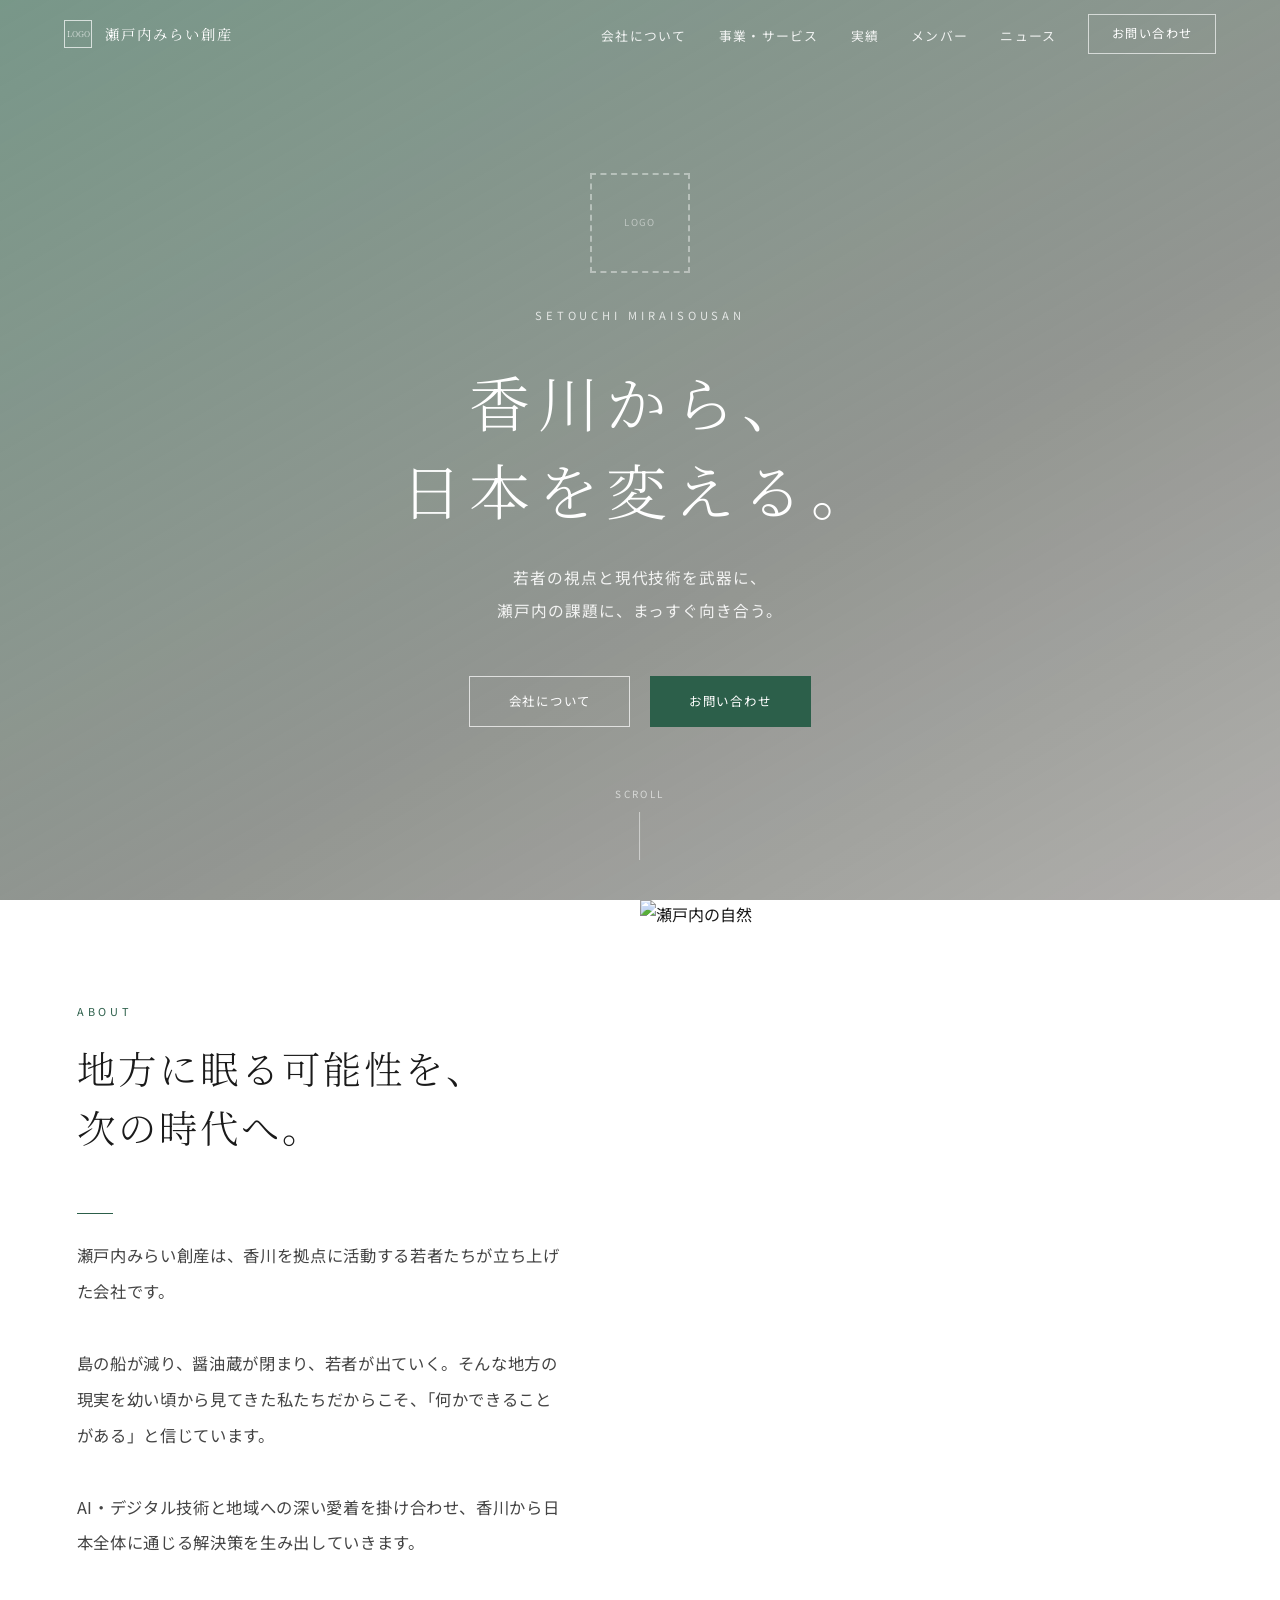
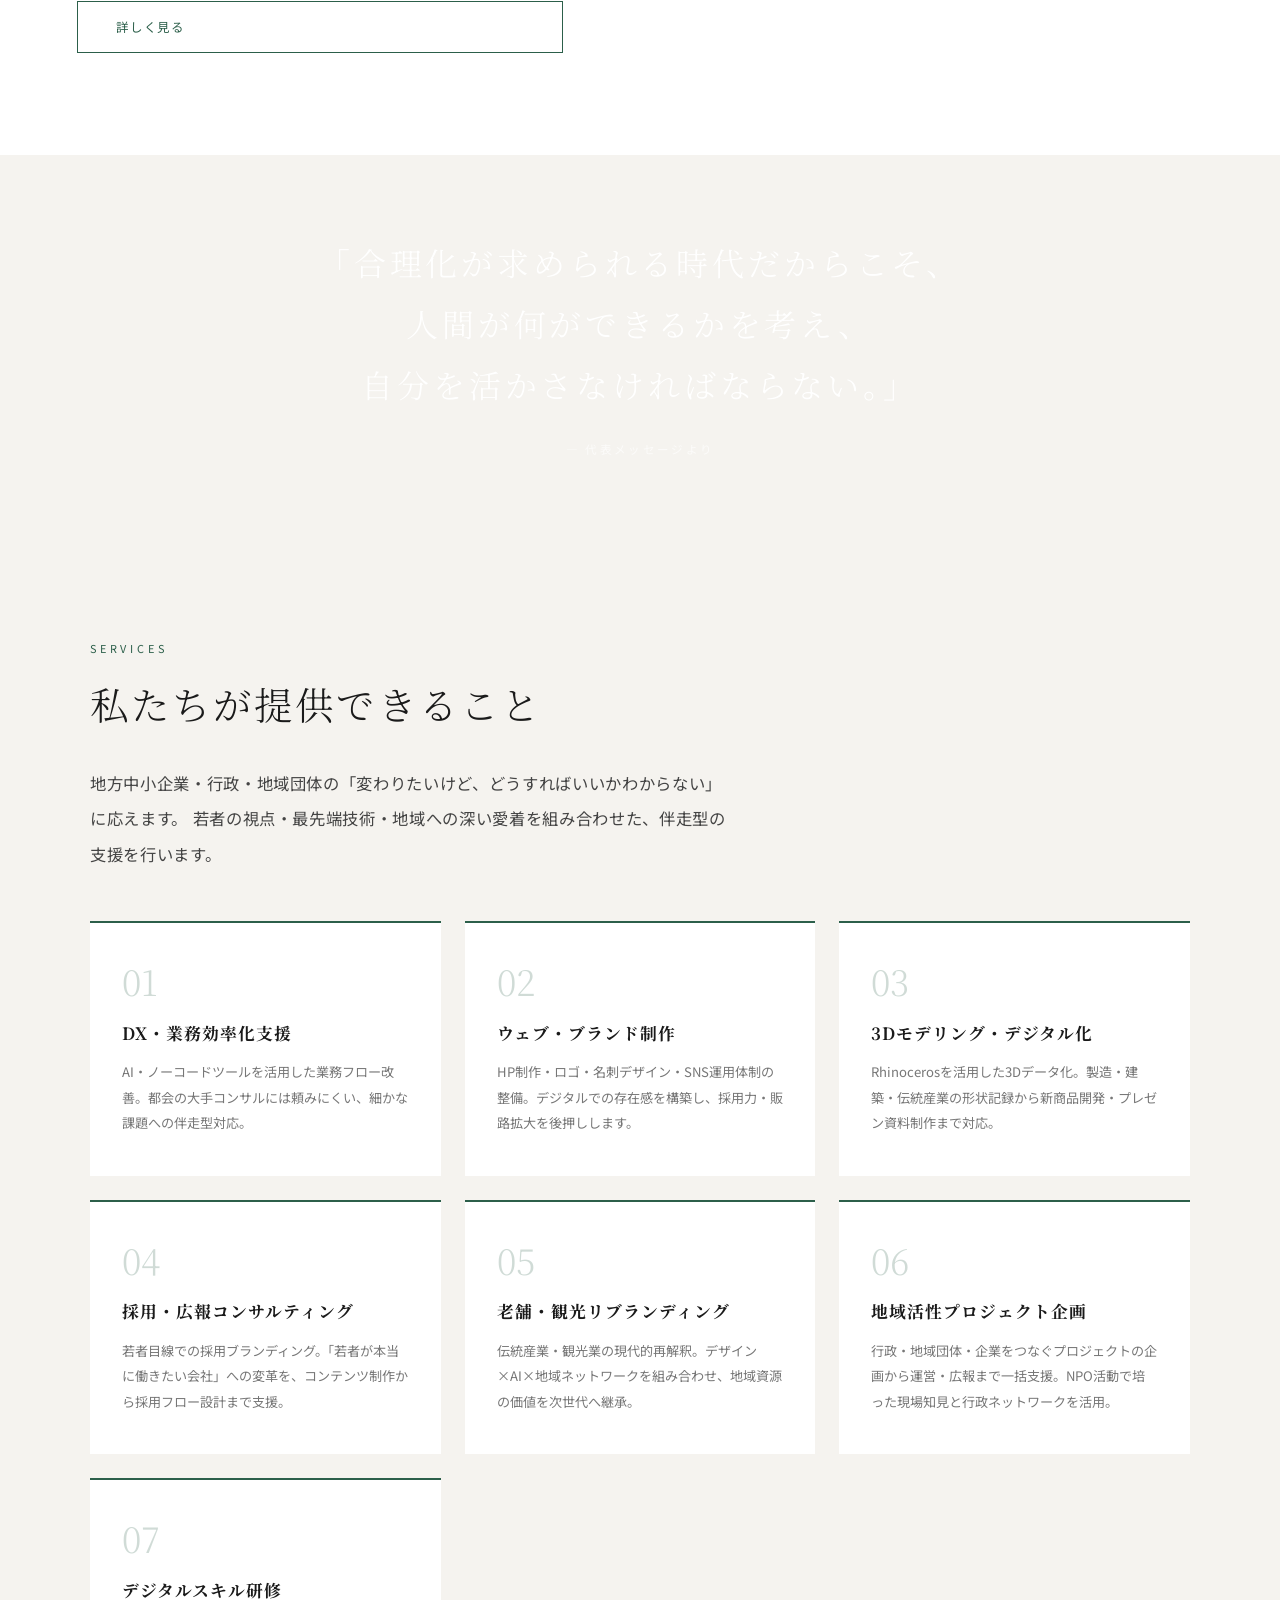
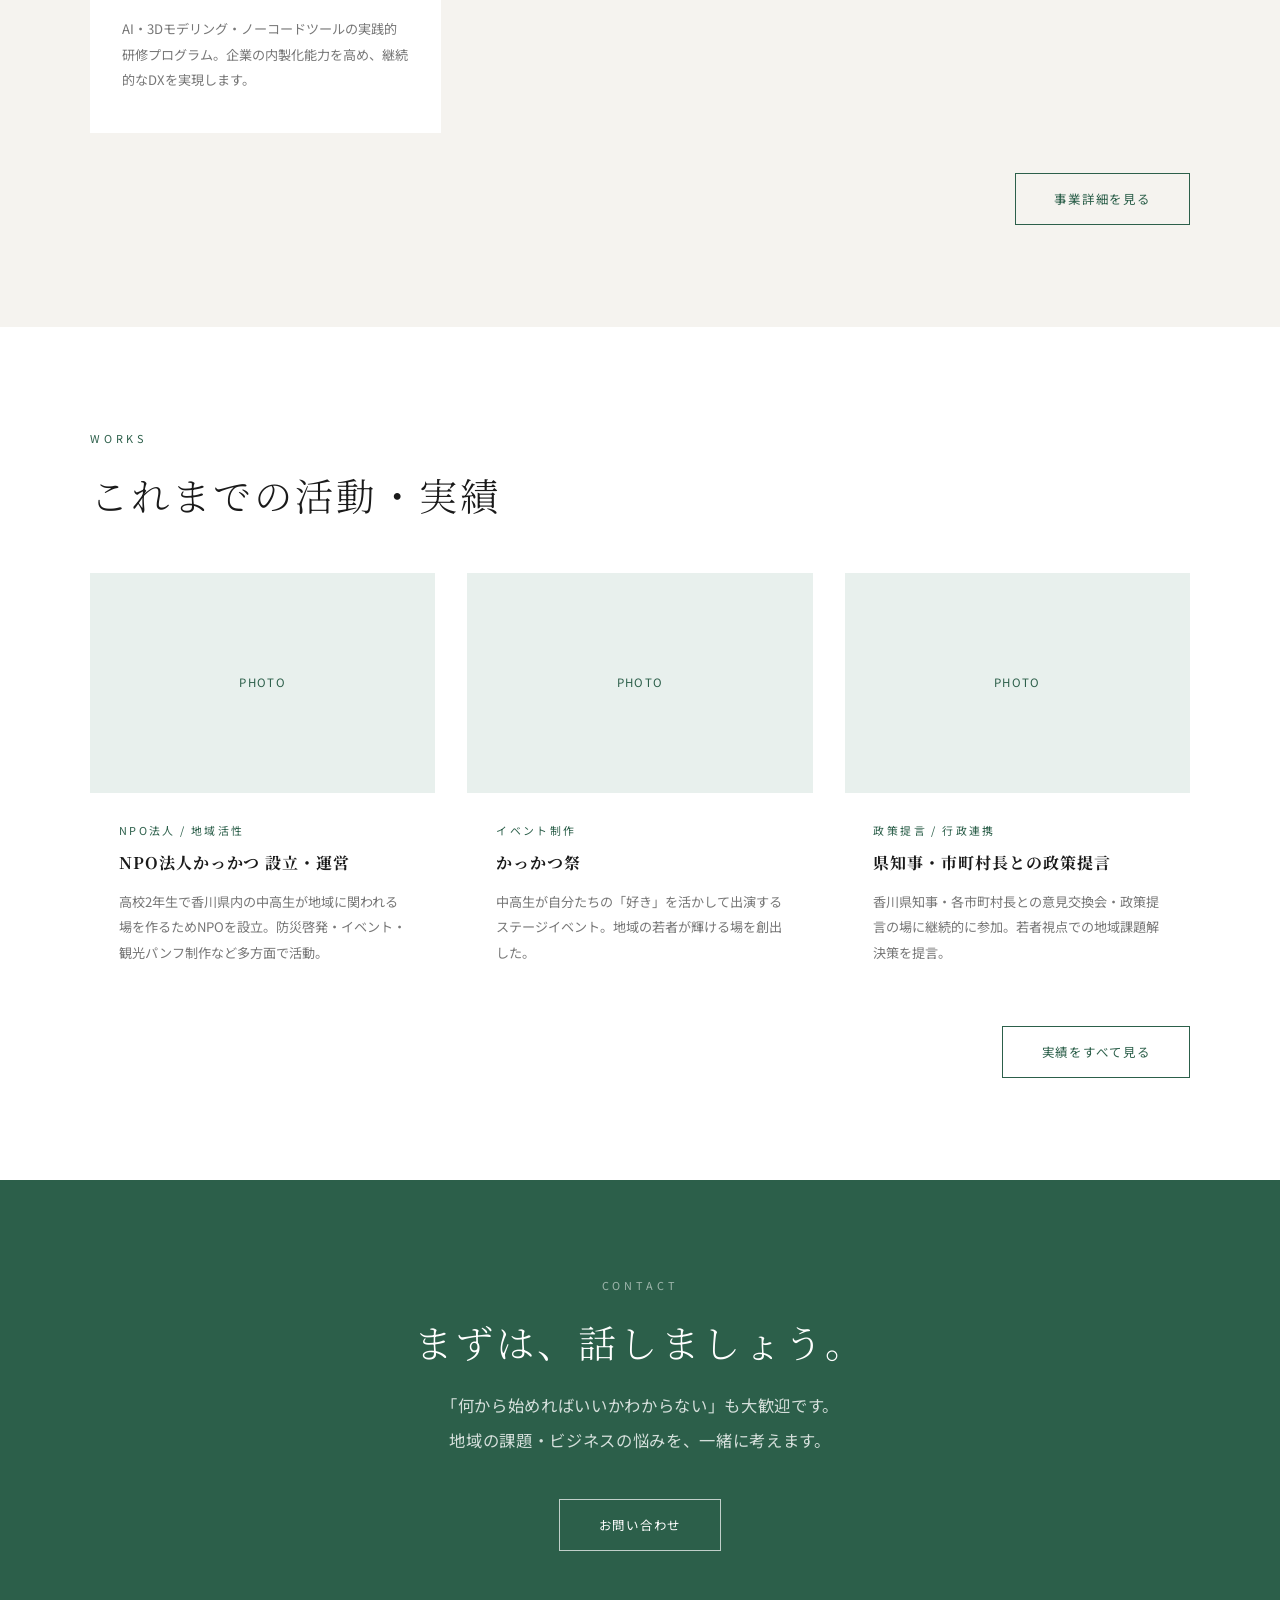
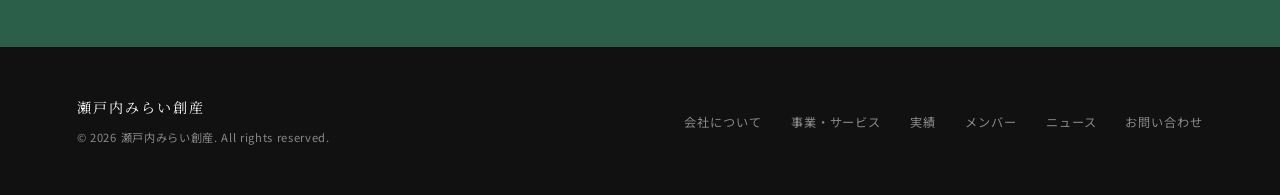
==== index.html @ 015b7ca7 "画像パスをローカル参照に変更・images/フォルダを追加 Unsplash外部URLをすべてimages/以下のローカルパスに変更。 写真差し替えはimages/に指定のファイル名で配置するだけで完" ====
<!DOCTYPE html>
<html lang="ja">
<head>
  <meta charset="UTF-8">
  <meta name="viewport" content="width=device-width, initial-scale=1.0">
  <title>瀬戸内みらい創産 — 香川から、日本を変える。</title>
  <meta name="description" content="若者の視点と先端技術で、香川・瀬戸内地域の課題を解決する。株式会社 瀬戸内みらい創産のコーポレートサイト。">
  <link rel="preconnect" href="https://fonts.googleapis.com">
  <link href="https://fonts.googleapis.com/css2?family=Noto+Serif+JP:wght@300;400;700&family=Noto+Sans+JP:wght@300;400;500&display=swap" rel="stylesheet">
  <link rel="stylesheet" href="css/style.css">
</head>
<body>

<!-- ── Navigation ── -->
<nav class="nav" id="nav">
  <a href="index.html" class="nav-logo">
    <div class="nav-logo-mark">LOGO</div>
    瀬戸内みらい創産
  </a>
  <ul class="nav-links">
    <li><a href="about.html">会社について</a></li>
    <li><a href="services.html">事業・サービス</a></li>
    <li><a href="works.html">実績</a></li>
    <li><a href="team.html">メンバー</a></li>
    <li><a href="news.html">ニュース</a></li>
  </ul>
  <a href="contact.html" class="nav-cta">お問い合わせ</a>
  <div class="nav-hamburger" id="hamburger">
    <span></span><span></span><span></span>
  </div>
</nav>
<div class="nav-mobile" id="navMobile">
  <a href="about.html">会社について</a>
  <a href="services.html">事業・サービス</a>
  <a href="works.html">実績</a>
  <a href="team.html">メンバー</a>
  <a href="news.html">ニュース</a>
  <a href="contact.html">お問い合わせ</a>
</div>

<!-- ── Hero ── -->
<section class="hero">
  <div class="hero-bg" style="background-image: url('images/hero.jpg');"></div>
  <div class="hero-overlay"></div>
  <div class="hero-content">
    <div class="logo-placeholder-lg">LOGO</div>
    <p class="hero-eyebrow">Setouchi Miraisousan</p>
    <h1 class="hero-title">香川から、<br>日本を変える。</h1>
    <p class="hero-sub">
      若者の視点と現代技術を武器に、<br>
      瀬戸内の課題に、まっすぐ向き合う。
    </p>
    <div class="hero-actions">
      <a href="about.html" class="btn btn-white">会社について</a>
      <a href="contact.html" class="btn btn-fill">お問い合わせ</a>
    </div>
  </div>
  <div class="hero-scroll-indicator">SCROLL</div>
</section>

<!-- ── About Intro ── -->
<div class="intro-section">
  <div class="intro-text">
    <p class="section-label fade-up">About</p>
    <h2 class="section-title fade-up delay-1">地方に眠る可能性を、<br>次の時代へ。</h2>
    <div class="divider-line fade-up delay-2"></div>
    <p class="section-lead fade-up delay-2">
      瀬戸内みらい創産は、香川を拠点に活動する若者たちが立ち上げた会社です。<br><br>
      島の船が減り、醤油蔵が閉まり、若者が出ていく。そんな地方の現実を幼い頃から見てきた私たちだからこそ、「何かできることがある」と信じています。<br><br>
      AI・デジタル技術と地域への深い愛着を掛け合わせ、香川から日本全体に通じる解決策を生み出していきます。
    </p>
    <a href="about.html" class="btn fade-up delay-3" style="margin-top: 2.5rem;">詳しく見る</a>
  </div>
  <div class="intro-image">
    <img
      src="https://images.unsplash.com/photo-1528360983277-13d401cdc186?auto=format&fit=crop&w=900&q=80"
      alt="瀬戸内の自然"
      loading="lazy"
    >
  </div>
</div>

<!-- ── Philosophy Strip ── -->
<div class="quote-strip">
  <div class="quote-strip-bg" style="background-image: url('images/ocean.jpg');"></div>
  <div class="quote-strip-content fade-up">
    <p class="quote-strip-text">
      「合理化が求められる時代だからこそ、<br>
      人間が何ができるかを考え、<br>
      自分を活かさなければならない。」
    </p>
    <p class="quote-strip-source">— 代表メッセージより</p>
  </div>
</div>

<!-- ── Services Overview ── -->
<section class="services-section">
  <div class="section-inner">
    <p class="section-label fade-up">Services</p>
    <h2 class="section-title fade-up delay-1">私たちが提供できること</h2>
    <p class="section-lead fade-up delay-2">
      地方中小企業・行政・地域団体の「変わりたいけど、どうすればいいかわからない」に応えます。
      若者の視点・最先端技術・地域への深い愛着を組み合わせた、伴走型の支援を行います。
    </p>
    <div class="services-grid">
      <div class="service-card fade-up delay-1">
        <div class="service-card-num">01</div>
        <h3 class="service-card-title">DX・業務効率化支援</h3>
        <p class="service-card-desc">AI・ノーコードツールを活用した業務フロー改善。都会の大手コンサルには頼みにくい、細かな課題への伴走型対応。</p>
      </div>
      <div class="service-card fade-up delay-2">
        <div class="service-card-num">02</div>
        <h3 class="service-card-title">ウェブ・ブランド制作</h3>
        <p class="service-card-desc">HP制作・ロゴ・名刺デザイン・SNS運用体制の整備。デジタルでの存在感を構築し、採用力・販路拡大を後押しします。</p>
      </div>
      <div class="service-card fade-up delay-3">
        <div class="service-card-num">03</div>
        <h3 class="service-card-title">3Dモデリング・デジタル化</h3>
        <p class="service-card-desc">Rhinocerosを活用した3Dデータ化。製造・建築・伝統産業の形状記録から新商品開発・プレゼン資料制作まで対応。</p>
      </div>
      <div class="service-card fade-up delay-1">
        <div class="service-card-num">04</div>
        <h3 class="service-card-title">採用・広報コンサルティング</h3>
        <p class="service-card-desc">若者目線での採用ブランディング。「若者が本当に働きたい会社」への変革を、コンテンツ制作から採用フロー設計まで支援。</p>
      </div>
      <div class="service-card fade-up delay-2">
        <div class="service-card-num">05</div>
        <h3 class="service-card-title">老舗・観光リブランディング</h3>
        <p class="service-card-desc">伝統産業・観光業の現代的再解釈。デザイン×AI×地域ネットワークを組み合わせ、地域資源の価値を次世代へ継承。</p>
      </div>
      <div class="service-card fade-up delay-3">
        <div class="service-card-num">06</div>
        <h3 class="service-card-title">地域活性プロジェクト企画</h3>
        <p class="service-card-desc">行政・地域団体・企業をつなぐプロジェクトの企画から運営・広報まで一括支援。NPO活動で培った現場知見と行政ネットワークを活用。</p>
      </div>
      <div class="service-card fade-up delay-1">
        <div class="service-card-num">07</div>
        <h3 class="service-card-title">デジタルスキル研修</h3>
        <p class="service-card-desc">AI・3Dモデリング・ノーコードツールの実践的研修プログラム。企業の内製化能力を高め、継続的なDXを実現します。</p>
      </div>
    </div>
    <div style="margin-top: 2.5rem; text-align: right;">
      <a href="services.html" class="btn fade-up">事業詳細を見る</a>
    </div>
  </div>
</section>

<!-- ── Works Teaser ── -->
<section class="bg-white">
  <div class="section-inner">
    <p class="section-label fade-up">Works</p>
    <h2 class="section-title fade-up delay-1">これまでの活動・実績</h2>
    <div class="works-grid">
      <div class="work-card fade-up delay-1">
        <div class="work-card-img">
          <div class="work-placeholder">PHOTO</div>
        </div>
        <div class="work-card-body">
          <p class="work-card-cat">NPO法人 / 地域活性</p>
          <h3 class="work-card-title">NPO法人かっかつ 設立・運営</h3>
          <p class="work-card-desc">高校2年生で香川県内の中高生が地域に関われる場を作るためNPOを設立。防災啓発・イベント・観光パンフ制作など多方面で活動。</p>
        </div>
      </div>
      <div class="work-card fade-up delay-2">
        <div class="work-card-img">
          <div class="work-placeholder">PHOTO</div>
        </div>
        <div class="work-card-body">
          <p class="work-card-cat">イベント制作</p>
          <h3 class="work-card-title">かっかつ祭</h3>
          <p class="work-card-desc">中高生が自分たちの「好き」を活かして出演するステージイベント。地域の若者が輝ける場を創出した。</p>
        </div>
      </div>
      <div class="work-card fade-up delay-3">
        <div class="work-card-img">
          <div class="work-placeholder">PHOTO</div>
        </div>
        <div class="work-card-body">
          <p class="work-card-cat">政策提言 / 行政連携</p>
          <h3 class="work-card-title">県知事・市町村長との政策提言</h3>
          <p class="work-card-desc">香川県知事・各市町村長との意見交換会・政策提言の場に継続的に参加。若者視点での地域課題解決策を提言。</p>
        </div>
      </div>
    </div>
    <div style="margin-top: 2rem; text-align: right;">
      <a href="works.html" class="btn fade-up">実績をすべて見る</a>
    </div>
  </div>
</section>

<!-- ── CTA ── -->
<section class="cta-section">
  <div class="section-inner">
    <p class="section-label fade-up">Contact</p>
    <h2 class="section-title fade-up delay-1">まずは、話しましょう。</h2>
    <p class="section-lead fade-up delay-2">
      「何から始めればいいかわからない」も大歓迎です。<br>
      地域の課題・ビジネスの悩みを、一緒に考えます。
    </p>
    <a href="contact.html" class="btn btn-white fade-up delay-3">お問い合わせ</a>
  </div>
</section>

<!-- ── Footer ── -->
<footer class="footer">
  <div class="footer-left">
    <p class="footer-logo">瀬戸内みらい創産</p>
    <p class="footer-copy">© 2026 瀬戸内みらい創産. All rights reserved.</p>
  </div>
  <ul class="footer-links">
    <li><a href="about.html">会社について</a></li>
    <li><a href="services.html">事業・サービス</a></li>
    <li><a href="works.html">実績</a></li>
    <li><a href="team.html">メンバー</a></li>
    <li><a href="news.html">ニュース</a></li>
    <li><a href="contact.html">お問い合わせ</a></li>
  </ul>
</footer>

<script src="js/main.js"></script>
</body>
</html>
---- css/style.css ----
/* ══════════════════════════════════════════════
   瀬戸内みらい創産 — 共通スタイルシート
   ══════════════════════════════════════════════ */

:root {
  --primary:       #2c5f4a;
  --primary-light: #3d7a61;
  --primary-pale:  #e8f0ed;
  --dark:          #1a1a1a;
  --cream:         #f5f3ef;
  --gray:          #777;
  --light:         #faf9f7;
  --white:         #fff;
  --serif:         'Noto Serif JP', 'Yu Mincho', serif;
  --sans:          'Hiragino Kaku Gothic ProN', 'Noto Sans JP', sans-serif;
  --nav-h:         68px;
  --ease:          cubic-bezier(0.4, 0, 0.2, 1);
}

*, *::before, *::after { box-sizing: border-box; margin: 0; padding: 0; }
html { scroll-behavior: smooth; }
body {
  font-family: var(--sans);
  background: var(--cream);
  color: var(--dark);
  line-height: 1.8;
  -webkit-font-smoothing: antialiased;
}
img { max-width: 100%; display: block; }
a  { color: inherit; text-decoration: none; }

/* ── NAV ─────────────────────────────────── */
.nav {
  position: fixed;
  top: 0; left: 0; right: 0;
  height: var(--nav-h);
  z-index: 200;
  display: flex;
  align-items: center;
  padding: 0 clamp(1.5rem, 5vw, 4rem);
  transition: background 0.45s var(--ease), box-shadow 0.45s var(--ease);
}
.nav.scrolled {
  background: rgba(255,255,255,0.96);
  backdrop-filter: blur(14px);
  -webkit-backdrop-filter: blur(14px);
  box-shadow: 0 1px 28px rgba(0,0,0,0.07);
}
.nav-logo {
  font-family: var(--serif);
  font-size: 0.9rem;
  letter-spacing: 0.14em;
  color: var(--white);
  transition: color 0.4s;
  flex-shrink: 0;
  display: flex;
  align-items: center;
  gap: 0.8rem;
}
.nav.scrolled .nav-logo { color: var(--primary); }

/* logo mark placeholder in nav */
.nav-logo-mark {
  width: 28px; height: 28px;
  border: 1.5px solid rgba(255,255,255,0.7);
  display: flex; align-items: center; justify-content: center;
  font-size: 0.5rem; letter-spacing: 0; color: rgba(255,255,255,0.7);
  flex-shrink: 0;
  transition: border-color 0.4s, color 0.4s;
}
.nav.scrolled .nav-logo-mark {
  border-color: var(--primary);
  color: var(--primary);
}

.nav-links {
  display: flex;
  gap: 2rem;
  margin-left: auto;
  list-style: none;
  align-items: center;
}
.nav-links a {
  font-size: 0.8rem;
  letter-spacing: 0.1em;
  color: rgba(255,255,255,0.88);
  transition: color 0.3s;
  position: relative;
}
.nav-links a::after {
  content: '';
  position: absolute;
  bottom: -4px; left: 0; right: 0;
  height: 1px;
  background: currentColor;
  transform: scaleX(0);
  transition: transform 0.3s var(--ease);
}
.nav-links a:hover::after,
.nav-links a.active::after { transform: scaleX(1); }
.nav.scrolled .nav-links a { color: var(--dark); }

.nav-cta {
  margin-left: 2rem;
  padding: 0.5rem 1.4rem;
  border: 1px solid rgba(255,255,255,0.65);
  font-size: 0.76rem;
  letter-spacing: 0.12em;
  color: var(--white);
  transition: all 0.3s var(--ease);
  white-space: nowrap;
}
.nav-cta:hover { background: var(--white); color: var(--primary); border-color: var(--white); }
.nav.scrolled .nav-cta { border-color: var(--primary); color: var(--primary); }
.nav.scrolled .nav-cta:hover { background: var(--primary); color: var(--white); }

/* hamburger */
.nav-hamburger {
  display: none;
  flex-direction: column;
  gap: 5px;
  cursor: pointer;
  margin-left: auto;
  padding: 6px;
}
.nav-hamburger span {
  display: block;
  width: 22px; height: 1.5px;
  background: var(--white);
  transition: all 0.35s var(--ease);
}
.nav.scrolled .nav-hamburger span { background: var(--dark); }
.nav-hamburger.open span:nth-child(1) { transform: translateY(6.5px) rotate(45deg); }
.nav-hamburger.open span:nth-child(2) { opacity: 0; }
.nav-hamburger.open span:nth-child(3) { transform: translateY(-6.5px) rotate(-45deg); }

/* mobile overlay */
.nav-mobile {
  position: fixed; inset: 0;
  background: var(--primary);
  z-index: 199;
  display: flex; flex-direction: column;
  align-items: center; justify-content: center;
  gap: 2.8rem;
  opacity: 0; pointer-events: none;
  transition: opacity 0.4s var(--ease);
}
.nav-mobile.open { opacity: 1; pointer-events: all; }
.nav-mobile a {
  font-family: var(--serif);
  font-size: 1.6rem;
  font-weight: 300;
  color: var(--white);
  letter-spacing: 0.15em;
  opacity: 0.9;
  transition: opacity 0.3s;
}
.nav-mobile a:hover { opacity: 1; }


/* ── HERO (INDEX FULL SCREEN) ─────────────── */
.hero {
  height: 100vh; min-height: 620px;
  position: relative;
  display: flex; align-items: center; justify-content: center;
  overflow: hidden;
}
.hero-bg {
  position: absolute; inset: 0;
  background-size: cover; background-position: center;
  will-change: transform;
  transform: scale(1.08);
}
.hero-overlay {
  position: absolute; inset: 0;
  background: linear-gradient(
    150deg,
    rgba(44,95,74,0.62) 0%,
    rgba(10,20,15,0.42) 60%,
    rgba(0,0,0,0.28) 100%
  );
}
.hero-content {
  position: relative;
  text-align: center;
  color: var(--white);
  padding: 0 2rem;
  max-width: 720px;
}
.hero-eyebrow {
  font-size: 0.7rem;
  letter-spacing: 0.35em;
  opacity: 0.75;
  margin-bottom: 2rem;
  text-transform: uppercase;
}
.hero-logo-mark {
  width: 64px; height: 64px;
  border: 1.5px dashed rgba(255,255,255,0.5);
  display: flex; align-items: center; justify-content: center;
  margin: 0 auto 2rem;
  font-size: 0.55rem;
  letter-spacing: 0.1em;
  color: rgba(255,255,255,0.5);
}
.hero-title {
  font-family: var(--serif);
  font-size: clamp(2rem, 6vw, 3.8rem);
  font-weight: 300;
  letter-spacing: 0.12em;
  line-height: 1.45;
  margin-bottom: 1.8rem;
}
.hero-sub {
  font-size: clamp(0.82rem, 2vw, 0.98rem);
  letter-spacing: 0.06em;
  line-height: 2.1;
  opacity: 0.88;
  max-width: 480px;
  margin: 0 auto 3rem;
}
.hero-actions {
  display: flex; gap: 1.2rem; justify-content: center; flex-wrap: wrap;
}
.hero-scroll-indicator {
  position: absolute;
  bottom: 2.5rem; left: 50%;
  transform: translateX(-50%);
  display: flex; flex-direction: column; align-items: center; gap: 0.6rem;
  color: rgba(255,255,255,0.6);
  font-size: 0.62rem; letter-spacing: 0.25em;
}
.hero-scroll-indicator::after {
  content: '';
  display: block;
  width: 1px; height: 48px;
  background: rgba(255,255,255,0.5);
  animation: lineDown 1.8s ease-in-out infinite;
}
@keyframes lineDown {
  0%   { transform: scaleY(0); transform-origin: top; opacity: 1; }
  50%  { transform: scaleY(1); transform-origin: top; opacity: 1; }
  50.01%{ transform: scaleY(1); transform-origin: bottom; }
  100% { transform: scaleY(0); transform-origin: bottom; opacity: 0; }
}

/* ── PAGE HERO (sub-pages) ───────────────── */
.page-hero {
  height: 55vh; min-height: 400px;
  position: relative;
  display: flex; align-items: flex-end;
  padding-bottom: 4rem;
  overflow: hidden;
}
.page-hero-bg {
  position: absolute; inset: 0;
  background-size: cover; background-position: center;
}
.page-hero-overlay {
  position: absolute; inset: 0;
  background: linear-gradient(
    to top,
    rgba(10,25,18,0.72) 0%,
    rgba(44,95,74,0.3) 60%,
    transparent 100%
  );
}
.page-hero-content {
  position: relative;
  color: var(--white);
  padding: 0 clamp(1.5rem, 6vw, 5rem);
}
.page-hero-label {
  font-size: 0.68rem; letter-spacing: 0.35em;
  opacity: 0.65; margin-bottom: 0.8rem;
  text-transform: uppercase;
}
.page-hero-title {
  font-family: var(--serif);
  font-size: clamp(1.8rem, 5vw, 3.2rem);
  font-weight: 300;
  letter-spacing: 0.12em;
}

/* ── SECTION BASE ─────────────────────────── */
section {
  padding: clamp(4rem, 8vw, 7rem) clamp(1.5rem, 6vw, 5rem);
}
.section-inner { max-width: 1100px; margin: 0 auto; }

.section-label {
  font-size: 0.68rem; letter-spacing: 0.35em;
  color: var(--primary); text-transform: uppercase;
  margin-bottom: 1rem;
}
.section-title {
  font-family: var(--serif);
  font-size: clamp(1.5rem, 4vw, 2.4rem);
  font-weight: 300;
  letter-spacing: 0.08em;
  line-height: 1.55;
  margin-bottom: 2rem;
}
.section-lead {
  font-size: clamp(0.88rem, 2vw, 1.02rem);
  line-height: 2.2; letter-spacing: 0.04em;
  color: #444;
  max-width: 640px;
}

/* ── BUTTONS ──────────────────────────────── */
.btn {
  display: inline-block;
  padding: 0.85rem 2.4rem;
  font-size: 0.78rem; letter-spacing: 0.14em;
  border: 1px solid var(--primary);
  color: var(--primary);
  transition: all 0.3s var(--ease);
  cursor: pointer;
}
.btn:hover { background: var(--primary); color: var(--white); }
.btn-fill { background: var(--primary); color: var(--white); }
.btn-fill:hover { background: var(--primary-light); border-color: var(--primary-light); }
.btn-white { border-color: rgba(255,255,255,0.7); color: var(--white); }
.btn-white:hover { background: var(--white); color: var(--primary); border-color: var(--white); }
.btn-sm { padding: 0.6rem 1.6rem; font-size: 0.72rem; }

/* ── FADE ANIMATION ───────────────────────── */
.fade-up {
  opacity: 0;
  transform: translateY(32px);
  transition: opacity 0.75s var(--ease), transform 0.75s var(--ease);
}
.fade-up.visible { opacity: 1; transform: translateY(0); }
.delay-1 { transition-delay: 0.1s; }
.delay-2 { transition-delay: 0.2s; }
.delay-3 { transition-delay: 0.3s; }
.delay-4 { transition-delay: 0.4s; }

/* ── INTRO (INDEX 2-col) ─────────────────── */
.intro-section {
  background: var(--white);
  display: grid;
  grid-template-columns: 1fr 1fr;
  gap: 0;
  padding: 0;
}
.intro-text {
  padding: clamp(4rem, 8vw, 7rem) clamp(2rem, 6vw, 5rem);
  display: flex; flex-direction: column; justify-content: center;
}
.intro-image {
  position: relative; overflow: hidden; min-height: 480px;
}
.intro-image img {
  width: 100%; height: 100%; object-fit: cover;
  transition: transform 0.8s var(--ease);
}
.intro-section:hover .intro-image img { transform: scale(1.04); }

/* ── PULL QUOTE / PHILOSOPHY STRIP ────────── */
.quote-strip {
  position: relative; overflow: hidden;
  min-height: 320px;
  display: flex; align-items: center; justify-content: center;
  text-align: center;
  padding: clamp(3rem, 6vw, 5rem) clamp(1.5rem, 6vw, 4rem);
}
.quote-strip-bg {
  position: absolute; inset: 0;
  background-size: cover; background-position: center;
  filter: brightness(0.45);
}
.quote-strip-content {
  position: relative; color: var(--white);
  max-width: 700px;
}
.quote-strip-text {
  font-family: var(--serif);
  font-size: clamp(1.2rem, 3.5vw, 2rem);
  font-weight: 300;
  letter-spacing: 0.12em;
  line-height: 1.9;
}
.quote-strip-source {
  margin-top: 1.5rem;
  font-size: 0.72rem; letter-spacing: 0.2em;
  opacity: 0.65;
}

/* ── SERVICE CARDS (index overview) ─────── */
.services-section { background: var(--cream); }
.services-grid {
  display: grid;
  grid-template-columns: repeat(auto-fill, minmax(280px, 1fr));
  gap: 1.5rem;
  margin-top: 3rem;
}
.service-card {
  background: var(--white);
  padding: 2.5rem 2rem;
  border-top: 2px solid var(--primary);
  transition: transform 0.35s var(--ease), box-shadow 0.35s var(--ease);
}
.service-card:hover {
  transform: translateY(-5px);
  box-shadow: 0 16px 36px rgba(44,95,74,0.1);
}
.service-card-num {
  font-family: var(--serif);
  font-size: 2.2rem; font-weight: 300;
  color: var(--primary); opacity: 0.22;
  line-height: 1; margin-bottom: 1.2rem;
}
.service-card-title {
  font-family: var(--serif);
  font-size: 1.05rem; letter-spacing: 0.06em;
  margin-bottom: 0.7rem;
}
.service-card-desc {
  font-size: 0.82rem; line-height: 1.95; color: var(--gray);
}

/* ── WORKS CARDS ──────────────────────────── */
.works-grid {
  display: grid;
  grid-template-columns: repeat(auto-fill, minmax(300px, 1fr));
  gap: 2rem;
  margin-top: 3rem;
}
.work-card {
  background: var(--white);
  overflow: hidden;
  transition: box-shadow 0.35s var(--ease);
}
.work-card:hover { box-shadow: 0 12px 32px rgba(0,0,0,0.08); }
.work-card-img {
  height: 220px; overflow: hidden;
  background: var(--primary-pale);
  position: relative;
}
.work-card-img img {
  width: 100%; height: 100%; object-fit: cover;
  transition: transform 0.55s var(--ease);
}
.work-card:hover .work-card-img img { transform: scale(1.06); }
.work-placeholder {
  width: 100%; height: 100%;
  display: flex; align-items: center; justify-content: center;
  color: var(--primary); font-size: 0.72rem;
  letter-spacing: 0.12em;
}
.work-card-body { padding: 1.8rem; }
.work-card-cat {
  font-size: 0.68rem; letter-spacing: 0.22em;
  color: var(--primary); margin-bottom: 0.5rem;
}
.work-card-title {
  font-family: var(--serif);
  font-size: 1rem; letter-spacing: 0.06em; margin-bottom: 0.7rem;
}
.work-card-desc { font-size: 0.82rem; line-height: 1.95; color: var(--gray); }

/* ── ABOUT: MESSAGE ───────────────────────── */
.message-section { background: var(--white); }
.message-layout {
  display: grid; grid-template-columns: 1fr 2fr; gap: 4rem;
  align-items: start;
}
.message-portrait {
  position: sticky; top: calc(var(--nav-h) + 2rem);
}
.message-portrait-img {
  width: 100%; aspect-ratio: 3/4; overflow: hidden;
  background: var(--primary-pale);
}
.message-portrait-img img { width: 100%; height: 100%; object-fit: cover; }
.portrait-placeholder {
  width: 100%; height: 100%;
  display: flex; flex-direction: column;
  align-items: center; justify-content: center;
  color: var(--primary); font-size: 0.7rem;
  letter-spacing: 0.12em; gap: 0.5rem;
}
.portrait-placeholder::before {
  content: '';
  width: 48px; height: 48px;
  border: 1.5px dashed var(--primary);
  border-radius: 50%;
  margin-bottom: 0.5rem;
}
.message-portrait-name {
  margin-top: 1.2rem;
  font-family: var(--serif); font-size: 0.9rem; letter-spacing: 0.1em;
}
.message-portrait-role {
  font-size: 0.72rem; color: var(--gray); letter-spacing: 0.08em; margin-top: 0.2rem;
}
.message-body { font-size: 0.95rem; line-height: 2.4; letter-spacing: 0.04em; }
.message-body p + p { margin-top: 1.8rem; }

/* ── ABOUT: VISION CARDS ─────────────────── */
.vision-grid {
  display: grid; grid-template-columns: repeat(3, 1fr); gap: 1.5rem;
  margin-top: 3rem;
}
.vision-card {
  background: var(--white);
  padding: 2.5rem 2rem;
  border-left: 3px solid var(--primary);
}
.vision-card-num {
  font-family: var(--serif); font-size: 2rem;
  color: var(--primary); opacity: 0.2;
  margin-bottom: 1.2rem;
}
.vision-card-title {
  font-family: var(--serif); font-size: 1rem;
  letter-spacing: 0.06em; margin-bottom: 0.8rem;
  color: var(--primary);
}
.vision-card-text { font-size: 0.85rem; line-height: 2; color: #444; }

/* ── ABOUT: ISSUES ───────────────────────── */
.issues-section { background: var(--white); }
.issues-grid {
  display: grid; grid-template-columns: repeat(auto-fill, minmax(240px, 1fr)); gap: 1px;
  background: #e5e3df; margin-top: 3rem; border: 1px solid #e5e3df;
}
.issue-item {
  background: var(--cream);
  padding: 2.5rem 2rem;
}
.issue-icon {
  width: 40px; height: 2px; background: var(--primary);
  margin-bottom: 1.5rem;
}
.issue-title {
  font-family: var(--serif); font-size: 1.05rem;
  letter-spacing: 0.06em; margin-bottom: 0.8rem;
}
.issue-text { font-size: 0.83rem; line-height: 2; color: #444; }

/* ── ABOUT: COMPANY INFO TABLE ───────────── */
.info-section { background: var(--cream); }
.info-table {
  width: 100%; max-width: 680px;
  border-collapse: collapse; margin-top: 2.5rem;
}
.info-table tr { border-bottom: 1px solid #e0deda; }
.info-table th {
  text-align: left;
  padding: 1.3rem 2rem 1.3rem 0;
  font-size: 0.8rem; font-weight: 500;
  color: var(--gray); letter-spacing: 0.1em;
  width: 180px; vertical-align: top;
  white-space: nowrap;
}
.info-table td {
  padding: 1.3rem 0;
  font-size: 0.9rem; line-height: 1.9;
}

/* ── SERVICES: DETAIL LIST ───────────────── */
.service-detail-list { margin-top: 3rem; border-top: 1px solid #e5e3df; }
.service-detail-item {
  display: grid; grid-template-columns: 72px 1fr; gap: 2rem;
  padding: 3rem 0;
  border-bottom: 1px solid #e5e3df;
  transition: background 0.3s;
}
.service-detail-item:hover { background: var(--light); padding-left: 1rem; padding-right: 1rem; margin-left: -1rem; margin-right: -1rem; }
.sdi-num {
  font-family: var(--serif); font-size: 2.8rem; font-weight: 300;
  color: var(--primary); opacity: 0.18; line-height: 1;
  padding-top: 0.3rem;
}
.sdi-title {
  font-family: var(--serif); font-size: 1.25rem;
  letter-spacing: 0.06em; margin-bottom: 1rem;
}
.sdi-desc { font-size: 0.9rem; line-height: 2.1; color: #444; margin-bottom: 1.2rem; }
.sdi-tags {
  display: flex; flex-wrap: wrap; gap: 0.5rem;
}
.sdi-tag {
  font-size: 0.7rem; padding: 0.25rem 0.8rem;
  background: var(--primary-pale); color: var(--primary);
  letter-spacing: 0.06em;
}

/* ── TEAM ─────────────────────────────────── */
.team-grid {
  display: grid; grid-template-columns: repeat(auto-fill, minmax(200px, 1fr));
  gap: 2.5rem; margin-top: 3rem;
}
.member-card { text-align: center; }
.member-photo {
  width: 148px; height: 148px;
  border-radius: 50%; overflow: hidden;
  background: var(--primary-pale);
  margin: 0 auto 1.2rem;
  display: flex; align-items: center; justify-content: center;
}
.member-photo img { width: 100%; height: 100%; object-fit: cover; }
.member-photo-placeholder {
  width: 100%; height: 100%;
  display: flex; align-items: center; justify-content: center;
  color: var(--primary); font-size: 0.65rem;
  letter-spacing: 0.1em; opacity: 0.7;
}
.member-name {
  font-family: var(--serif); font-size: 1rem;
  letter-spacing: 0.1em; margin-bottom: 0.3rem;
}
.member-en {
  font-size: 0.7rem; color: var(--gray);
  letter-spacing: 0.08em; margin-bottom: 0.5rem;
}
.member-role {
  font-size: 0.75rem; color: var(--primary);
  letter-spacing: 0.06em; margin-bottom: 0.7rem;
}
.member-desc { font-size: 0.78rem; line-height: 1.9; color: var(--gray); max-width: 200px; margin: 0 auto; }

/* ── NEWS / MEDIA ──────────────────────────── */
.news-list { max-width: 820px; margin-top: 3rem; }
.news-item {
  display: grid; grid-template-columns: 130px 1fr; gap: 2rem;
  padding: 2rem 0; border-bottom: 1px solid #e5e3df; align-items: start;
}
.news-date { font-size: 0.8rem; color: var(--gray); letter-spacing: 0.06em; padding-top: 0.15rem; }
.news-badge {
  display: inline-block;
  font-size: 0.66rem; padding: 0.18rem 0.7rem;
  background: var(--primary-pale); color: var(--primary);
  letter-spacing: 0.1em; margin-bottom: 0.4rem;
}
.news-badge.media { background: #e8f4f0; }
.news-title { font-size: 0.9rem; letter-spacing: 0.04em; line-height: 1.8; }
.news-title a { transition: color 0.3s; }
.news-title a:hover { color: var(--primary); }

.media-placeholder {
  padding: 3rem;
  border: 1.5px dashed #ccc;
  text-align: center;
  color: var(--gray);
  font-size: 0.82rem; line-height: 2;
  margin-top: 2rem;
}

/* ── CONTACT ───────────────────────────────── */
.contact-layout {
  display: grid; grid-template-columns: 1fr 1.4fr; gap: 5rem;
  max-width: 1000px;
}
.contact-info-block { margin-bottom: 2.5rem; }
.contact-info-label {
  font-size: 0.68rem; letter-spacing: 0.25em;
  color: var(--gray); text-transform: uppercase;
  margin-bottom: 0.5rem;
}
.contact-info-value {
  font-family: var(--serif); font-size: 1rem;
  letter-spacing: 0.06em; color: var(--dark);
}
.contact-info-value a { color: var(--primary); }

.contact-form { display: flex; flex-direction: column; gap: 1.8rem; }
.form-group { display: flex; flex-direction: column; gap: 0.5rem; }
.form-label { font-size: 0.76rem; letter-spacing: 0.12em; color: var(--gray); }
.form-input,
.form-textarea {
  padding: 0.9rem 1.1rem;
  border: 1px solid #d8d4cf;
  background: var(--white);
  font-family: var(--sans); font-size: 0.9rem;
  outline: none; border-radius: 0;
  -webkit-appearance: none;
  transition: border-color 0.3s;
}
.form-input:focus,
.form-textarea:focus { border-color: var(--primary); }
.form-textarea { min-height: 180px; resize: vertical; }
.form-note { font-size: 0.73rem; color: var(--gray); line-height: 1.9; }

/* ── CTA SECTION ───────────────────────────── */
.cta-section {
  background: var(--primary);
  text-align: center; color: var(--white);
  padding: clamp(4rem, 8vw, 6rem) clamp(1.5rem, 6vw, 5rem);
}
.cta-section .section-label { color: rgba(255,255,255,0.55); }
.cta-section .section-title { color: var(--white); margin-left: auto; margin-right: auto; }
.cta-section .section-lead { color: rgba(255,255,255,0.8); margin: 0 auto 2.5rem; }
.cta-section .section-title + .section-lead { margin-top: -1rem; }

/* ── FOOTER ─────────────────────────────────── */
.footer {
  background: #111;
  color: rgba(255,255,255,0.5);
  padding: 3rem clamp(1.5rem, 6vw, 5rem);
  display: grid; grid-template-columns: 1fr auto;
  align-items: center; gap: 2rem;
}
.footer-left {}
.footer-logo {
  font-family: var(--serif); font-size: 0.88rem;
  color: var(--white); letter-spacing: 0.14em;
  margin-bottom: 0.4rem;
}
.footer-copy { font-size: 0.7rem; letter-spacing: 0.06em; }
.footer-links {
  display: flex; gap: 1.8rem; list-style: none; flex-wrap: wrap;
  justify-content: flex-end;
}
.footer-links a {
  font-size: 0.76rem; letter-spacing: 0.08em;
  color: rgba(255,255,255,0.5);
  transition: color 0.3s;
}
.footer-links a:hover { color: var(--white); }

/* ── MISC UTILITIES ─────────────────────────── */
.bg-white { background: var(--white); }
.bg-cream { background: var(--cream); }
.bg-green { background: var(--primary); }

.divider-line {
  width: 36px; height: 1.5px;
  background: var(--primary);
  margin: 1.5rem 0;
}

.logo-placeholder-lg {
  width: 100px; height: 100px;
  border: 2px dashed rgba(255,255,255,0.4);
  display: flex; align-items: center; justify-content: center;
  margin: 0 auto 2rem;
  font-size: 0.6rem; letter-spacing: 0.15em;
  color: rgba(255,255,255,0.45);
}

/* ── RESPONSIVE ─────────────────────────────── */
@media (max-width: 960px) {
  .nav-links, .nav-cta { display: none; }
  .nav-hamburger { display: flex; }
  .intro-section { grid-template-columns: 1fr; }
  .intro-image { min-height: 300px; }
  .message-layout { grid-template-columns: 1fr; }
  .message-portrait { position: static; }
  .message-portrait-img { aspect-ratio: 1/1; max-width: 240px; }
  .vision-grid { grid-template-columns: 1fr; }
  .contact-layout { grid-template-columns: 1fr; gap: 3rem; }
  .footer { grid-template-columns: 1fr; }
  .footer-links { justify-content: flex-start; }
}
@media (max-width: 640px) {
  .news-item { grid-template-columns: 1fr; gap: 0.3rem; }
  .service-detail-item { grid-template-columns: 1fr; }
  .sdi-num { display: none; }
  .team-grid { grid-template-columns: repeat(2, 1fr); }
}
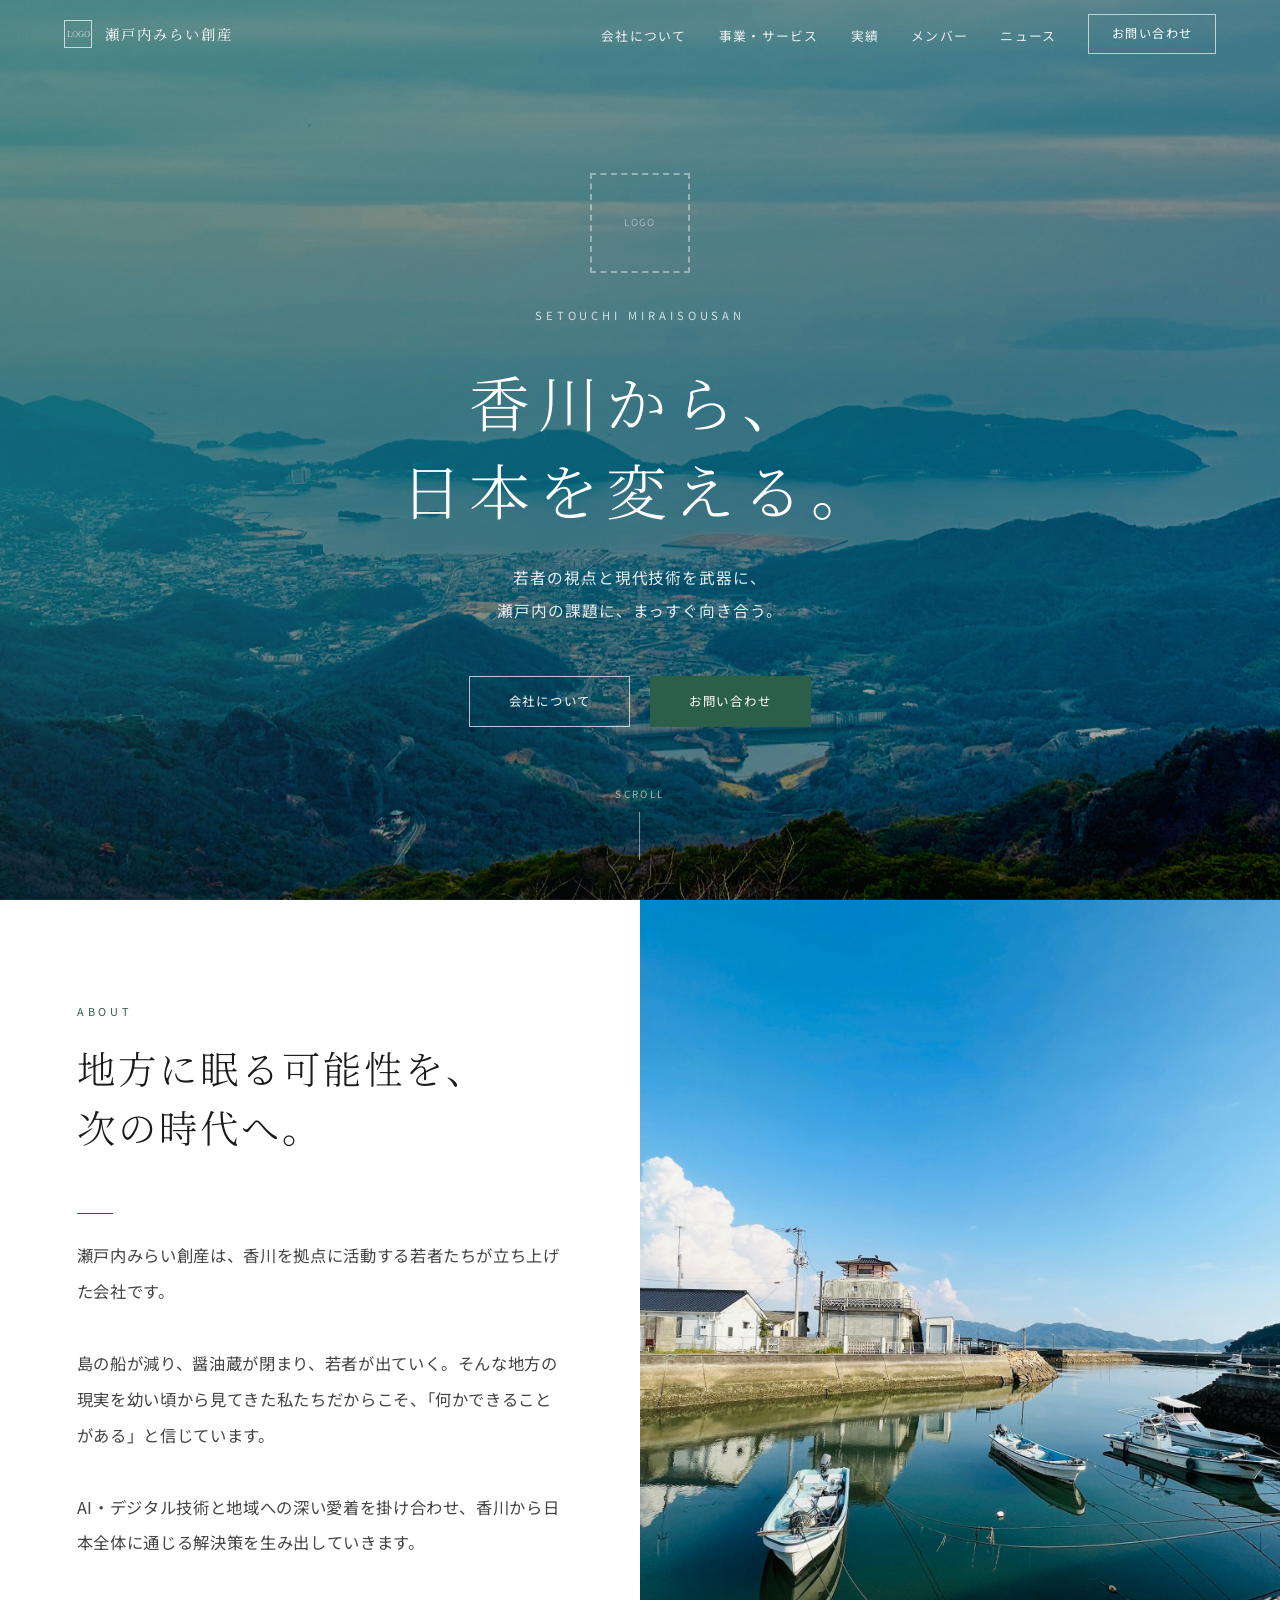
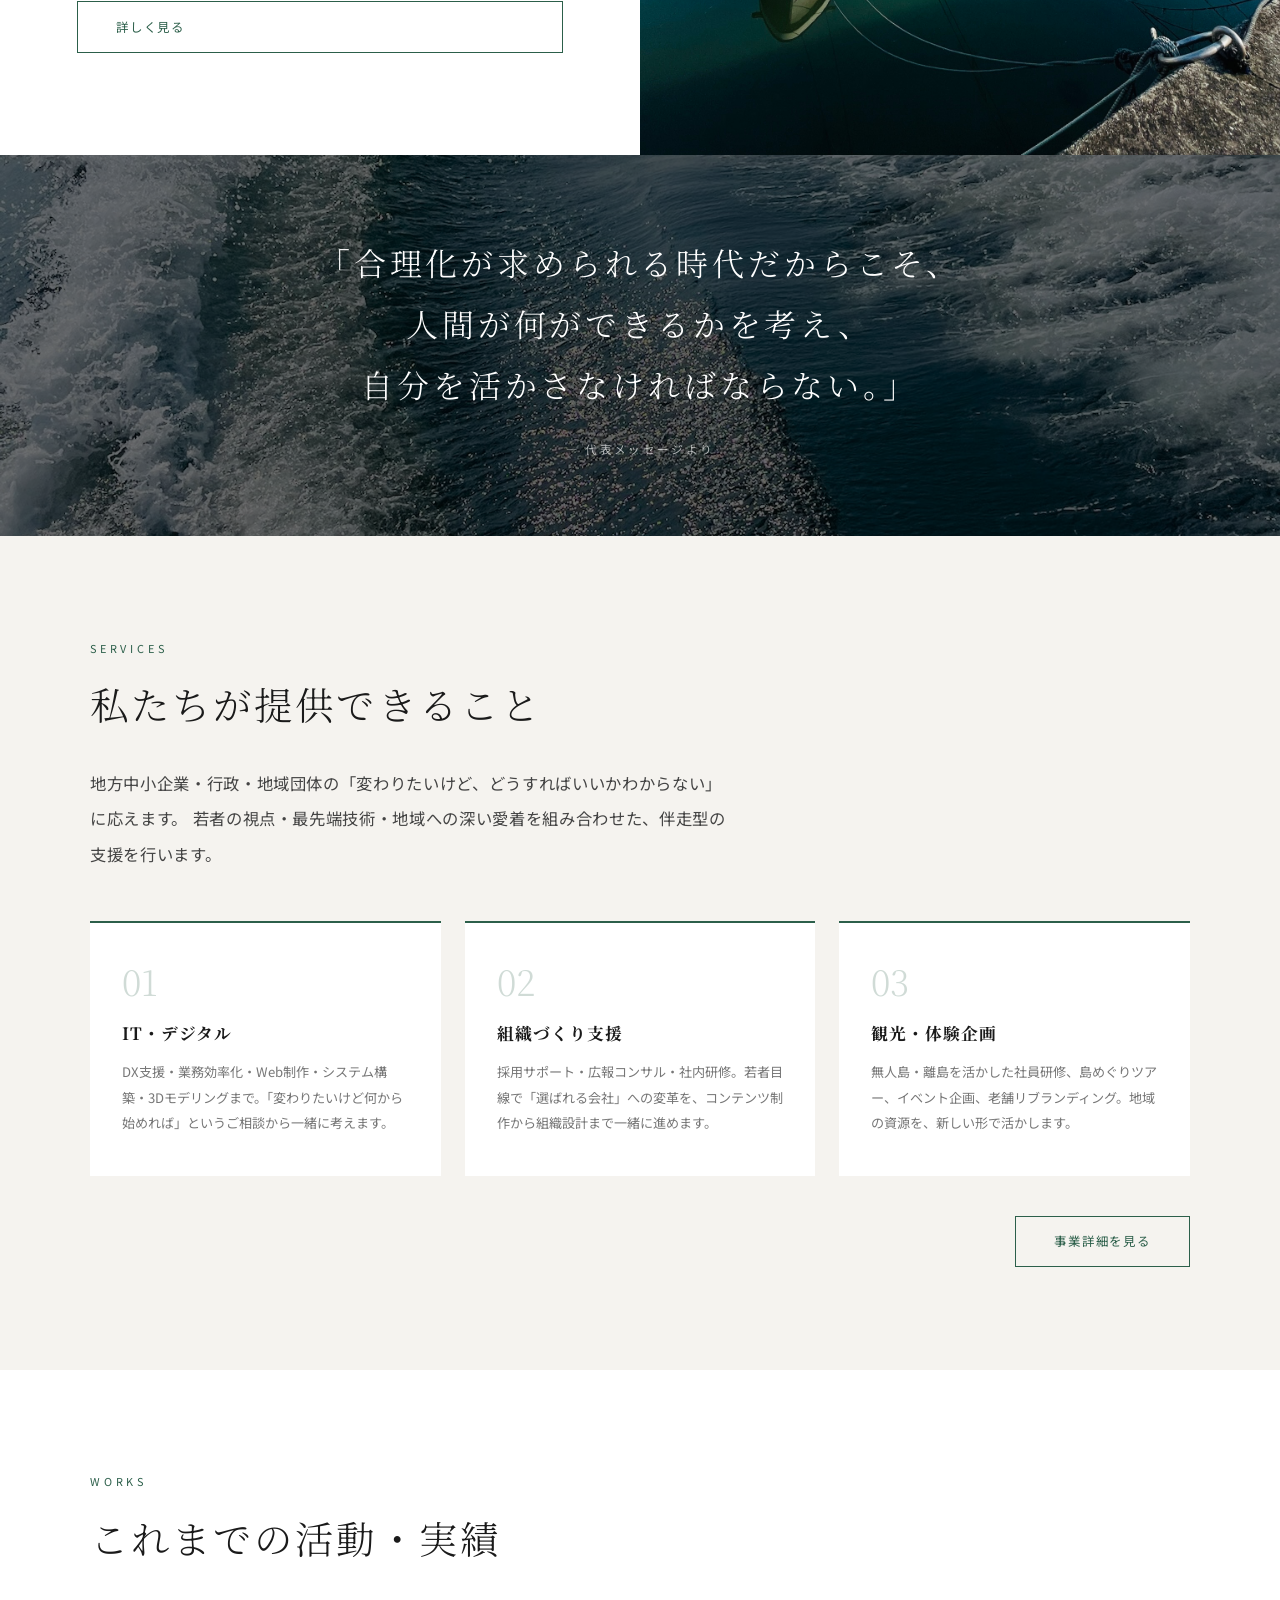
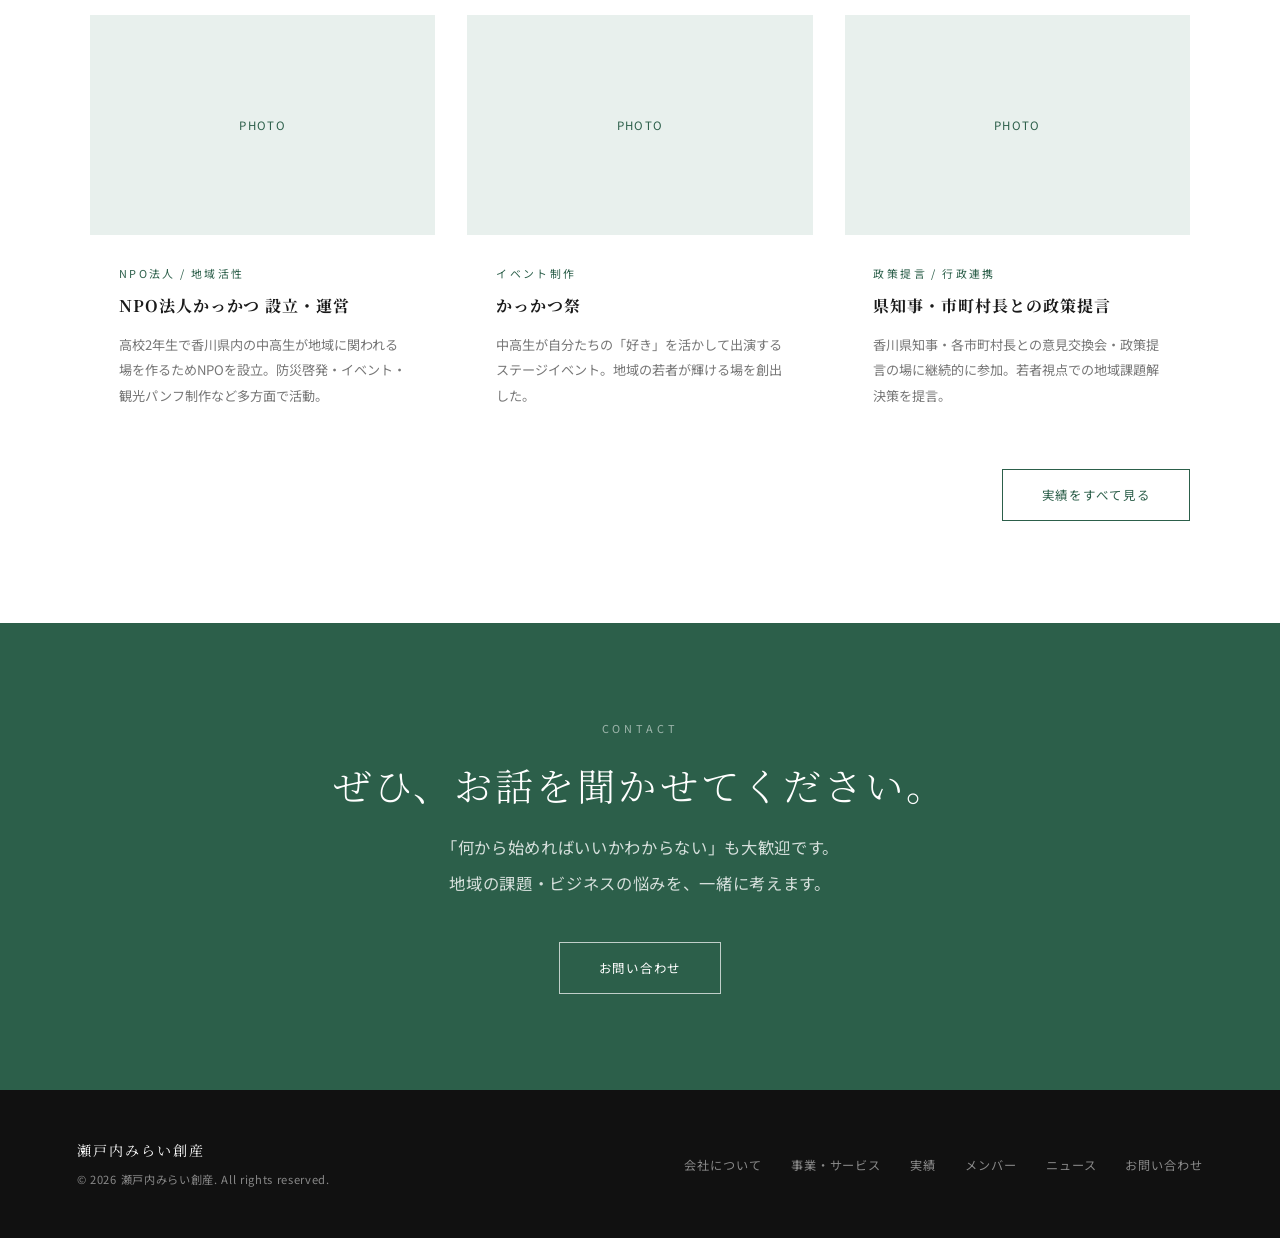
==== commit ffa91edb: "サイト全体をリニューアル：サービス3分類化・実績・チーム・メディア掲載更新 - services.html: IT・デジタル / 組織づくり支援 / 観光・体験企画の3カテゴリにSVGアイコン付きで再" ====
--- a/index.html
+++ b/index.html
@@ -73,7 +73,7 @@
   </div>
   <div class="intro-image">
     <img
-      src="https://images.unsplash.com/photo-1528360983277-13d401cdc186?auto=format&fit=crop&w=900&q=80"
+      src="images/about-side.jpg"
       alt="瀬戸内の自然"
       loading="lazy"
     >
@@ -105,38 +105,18 @@
     <div class="services-grid">
       <div class="service-card fade-up delay-1">
         <div class="service-card-num">01</div>
-        <h3 class="service-card-title">DX・業務効率化支援</h3>
-        <p class="service-card-desc">AI・ノーコードツールを活用した業務フロー改善。都会の大手コンサルには頼みにくい、細かな課題への伴走型対応。</p>
+        <h3 class="service-card-title">IT・デジタル</h3>
+        <p class="service-card-desc">DX支援・業務効率化・Web制作・システム構築・3Dモデリングまで。「変わりたいけど何から始めれば」というご相談から一緒に考えます。</p>
       </div>
       <div class="service-card fade-up delay-2">
         <div class="service-card-num">02</div>
-        <h3 class="service-card-title">ウェブ・ブランド制作</h3>
-        <p class="service-card-desc">HP制作・ロゴ・名刺デザイン・SNS運用体制の整備。デジタルでの存在感を構築し、採用力・販路拡大を後押しします。</p>
+        <h3 class="service-card-title">組織づくり支援</h3>
+        <p class="service-card-desc">採用サポート・広報コンサル・社内研修。若者目線で「選ばれる会社」への変革を、コンテンツ制作から組織設計まで一緒に進めます。</p>
       </div>
       <div class="service-card fade-up delay-3">
         <div class="service-card-num">03</div>
-        <h3 class="service-card-title">3Dモデリング・デジタル化</h3>
-        <p class="service-card-desc">Rhinocerosを活用した3Dデータ化。製造・建築・伝統産業の形状記録から新商品開発・プレゼン資料制作まで対応。</p>
-      </div>
-      <div class="service-card fade-up delay-1">
-        <div class="service-card-num">04</div>
-        <h3 class="service-card-title">採用・広報コンサルティング</h3>
-        <p class="service-card-desc">若者目線での採用ブランディング。「若者が本当に働きたい会社」への変革を、コンテンツ制作から採用フロー設計まで支援。</p>
-      </div>
-      <div class="service-card fade-up delay-2">
-        <div class="service-card-num">05</div>
-        <h3 class="service-card-title">老舗・観光リブランディング</h3>
-        <p class="service-card-desc">伝統産業・観光業の現代的再解釈。デザイン×AI×地域ネットワークを組み合わせ、地域資源の価値を次世代へ継承。</p>
-      </div>
-      <div class="service-card fade-up delay-3">
-        <div class="service-card-num">06</div>
-        <h3 class="service-card-title">地域活性プロジェクト企画</h3>
-        <p class="service-card-desc">行政・地域団体・企業をつなぐプロジェクトの企画から運営・広報まで一括支援。NPO活動で培った現場知見と行政ネットワークを活用。</p>
-      </div>
-      <div class="service-card fade-up delay-1">
-        <div class="service-card-num">07</div>
-        <h3 class="service-card-title">デジタルスキル研修</h3>
-        <p class="service-card-desc">AI・3Dモデリング・ノーコードツールの実践的研修プログラム。企業の内製化能力を高め、継続的なDXを実現します。</p>
+        <h3 class="service-card-title">観光・体験企画</h3>
+        <p class="service-card-desc">無人島・離島を活かした社員研修、島めぐりツアー、イベント企画、老舗リブランディング。地域の資源を、新しい形で活かします。</p>
       </div>
     </div>
     <div style="margin-top: 2.5rem; text-align: right;">
@@ -192,7 +172,7 @@
 <section class="cta-section">
   <div class="section-inner">
     <p class="section-label fade-up">Contact</p>
-    <h2 class="section-title fade-up delay-1">まずは、話しましょう。</h2>
+    <h2 class="section-title fade-up delay-1">ぜひ、お話を聞かせてください。</h2>
     <p class="section-lead fade-up delay-2">
       「何から始めればいいかわからない」も大歓迎です。<br>
       地域の課題・ビジネスの悩みを、一緒に考えます。
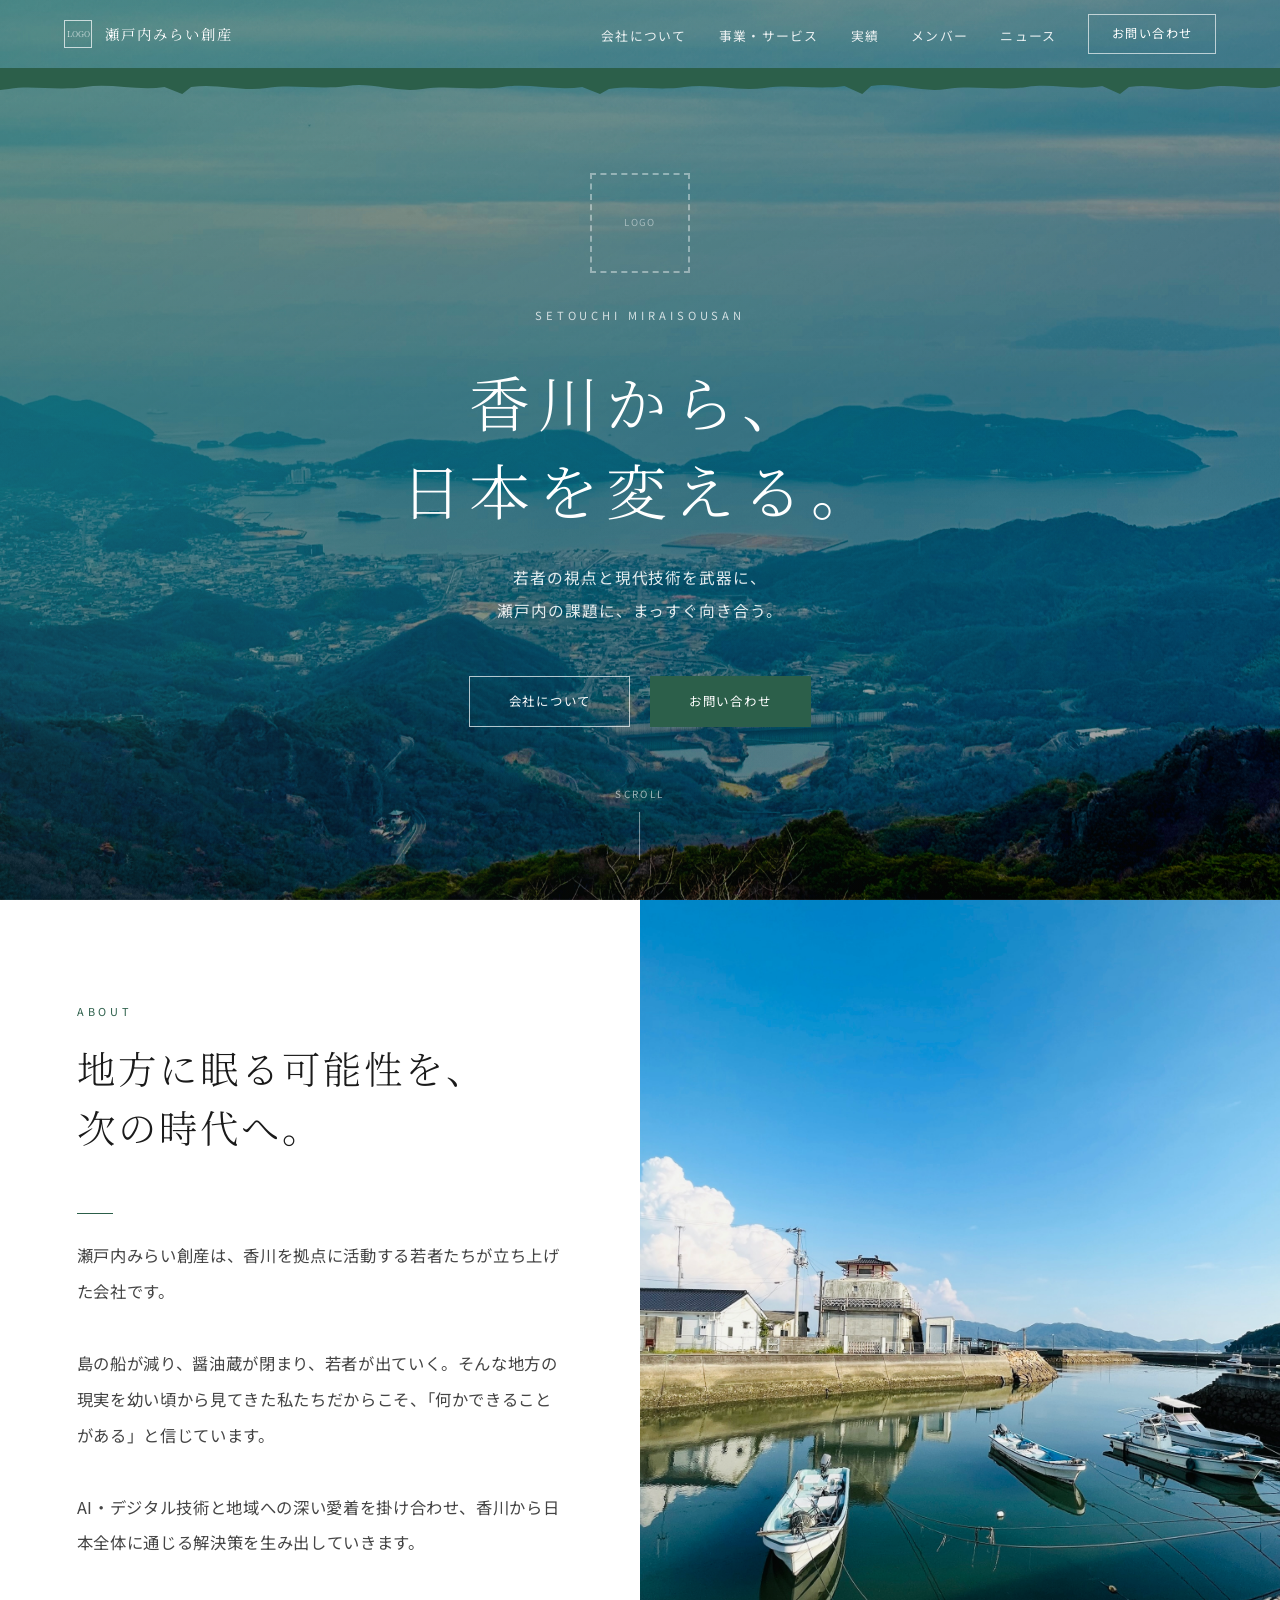
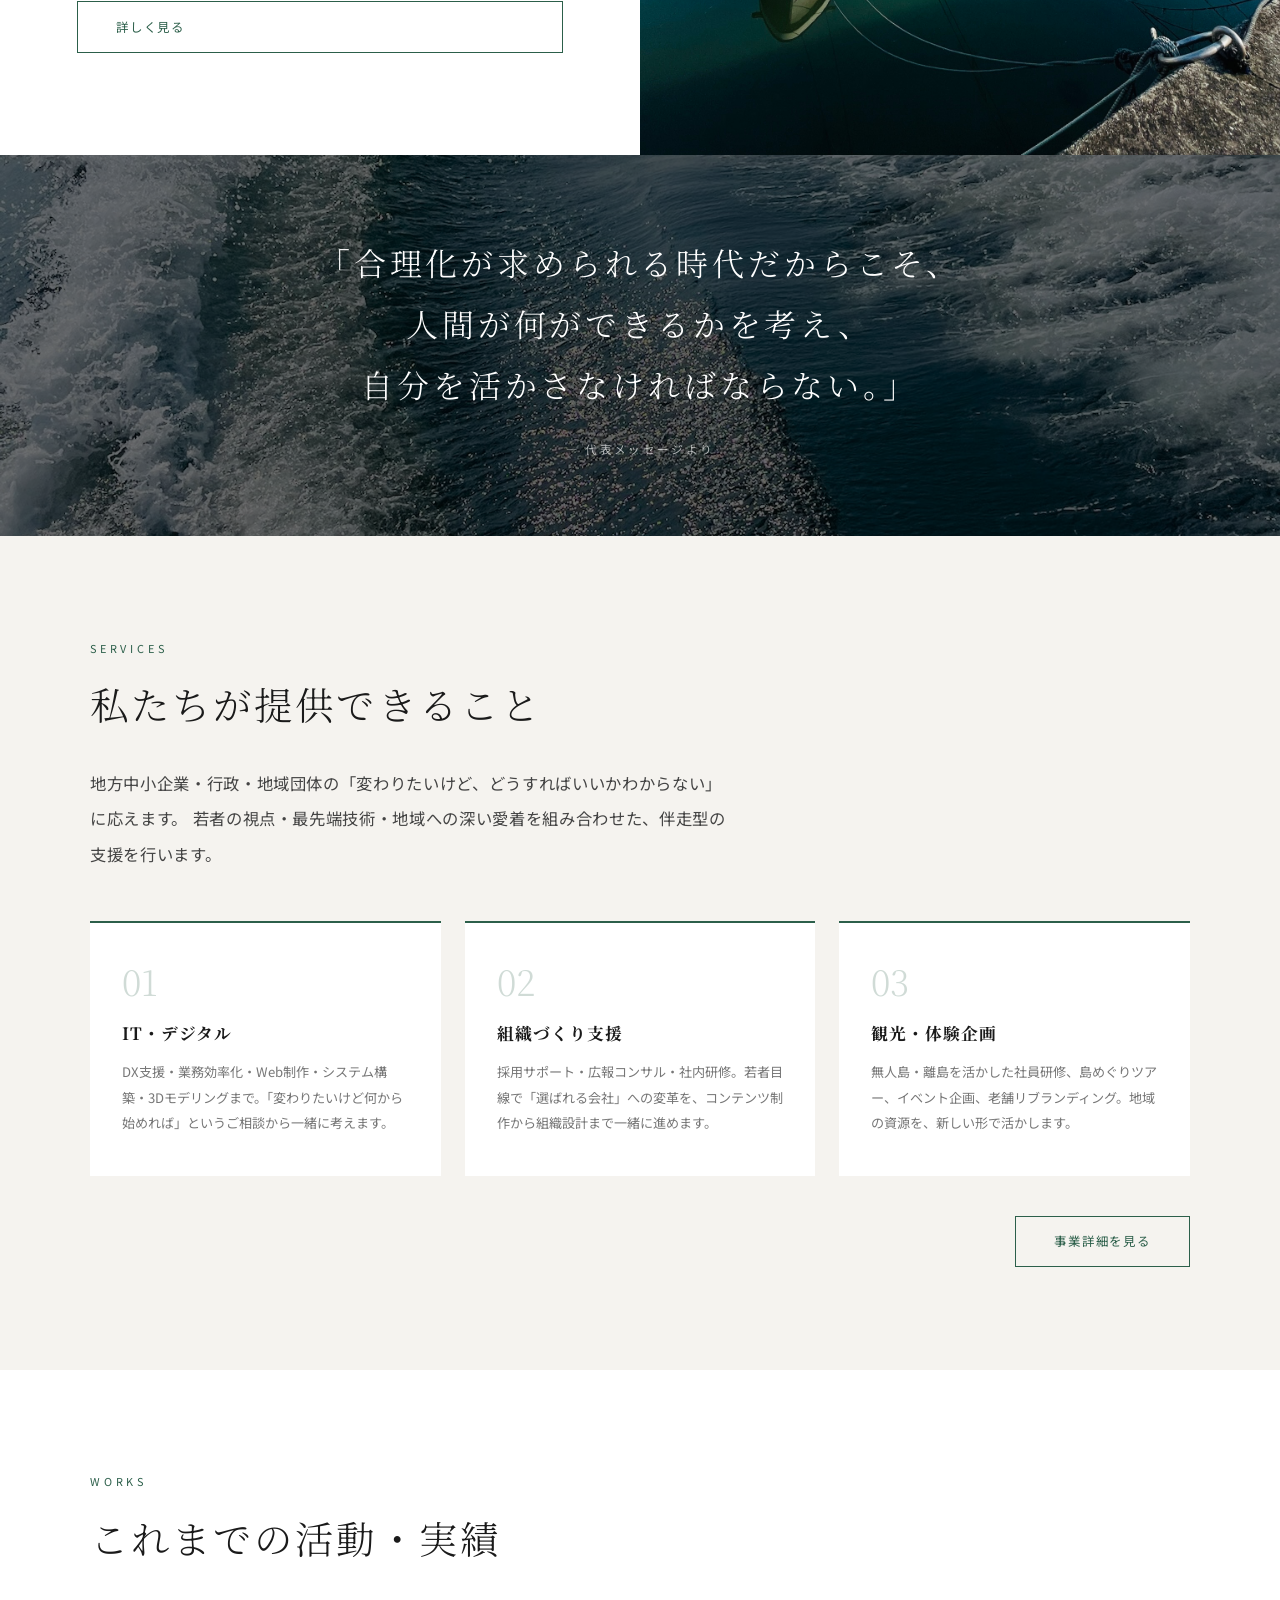
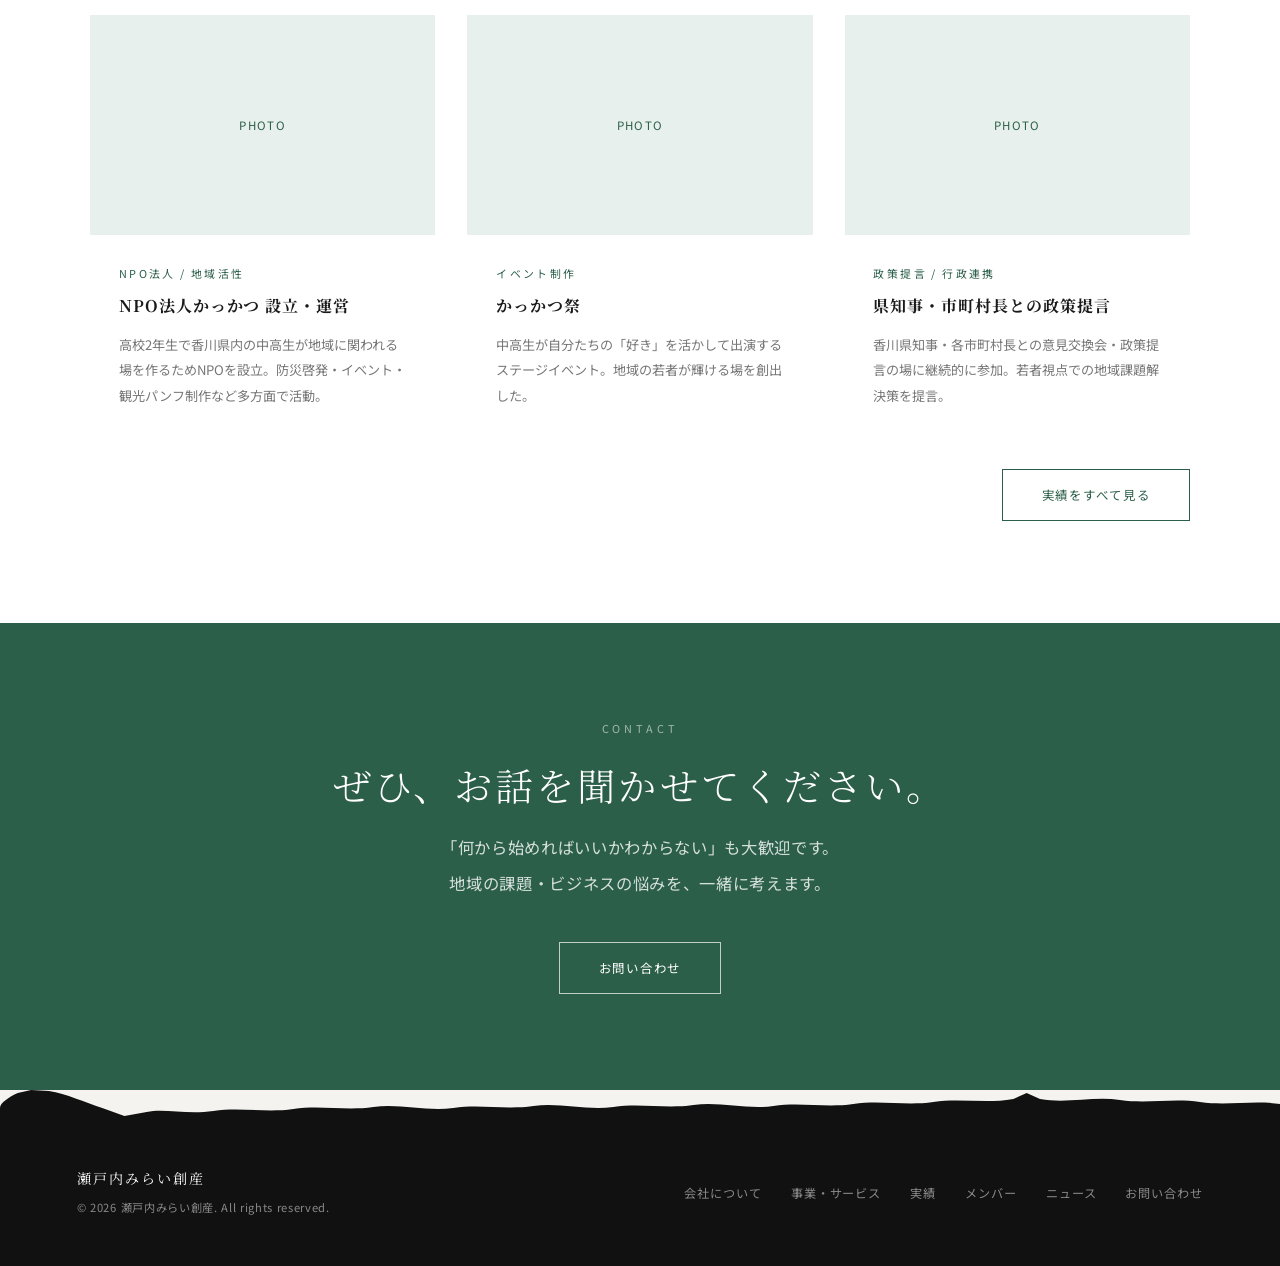
==== commit 94d64c49: "ヘッダー・フッターに瀬戸内海岸線シルエットと淡路島アイコンを追加 - nav::after に山陽海岸（明石〜防府）のSVGシルエットを固定表示 - footer直前に北四国海岸（鳴門〜佐田岬）のSV" ====
--- a/index.html
+++ b/index.html
@@ -26,7 +26,12 @@
   </ul>
   <a href="contact.html" class="nav-cta">お問い合わせ</a>
   <div class="nav-hamburger" id="hamburger">
-    <span></span><span></span><span></span>
+    <div class="hamburger-lines">
+      <span></span><span></span><span></span>
+    </div>
+    <svg class="awaji-burger" viewBox="0 0 12 20" fill="currentColor" xmlns="http://www.w3.org/2000/svg" aria-hidden="true">
+      <path d="M6,0 C9.5,0 11.5,3.5 11,8 C10.5,12 9,16 7,19 L6,20 L5,19 C3,16 1.5,12 1,8 C0.5,3.5 2.5,0 6,0 Z"/>
+    </svg>
   </div>
 </nav>
 <div class="nav-mobile" id="navMobile">
@@ -182,6 +187,7 @@
 </section>
 
 <!-- ── Footer ── -->
+<div class="coastline-shikoku" aria-hidden="true"></div>
 <footer class="footer">
   <div class="footer-left">
     <p class="footer-logo">瀬戸内みらい創産</p>
--- a/css/style.css
+++ b/css/style.css
@@ -117,11 +117,17 @@
 /* hamburger */
 .nav-hamburger {
   display: none;
-  flex-direction: column;
-  gap: 5px;
+  flex-direction: row;
+  align-items: center;
+  gap: 8px;
   cursor: pointer;
   margin-left: auto;
   padding: 6px;
+}
+.hamburger-lines {
+  display: flex;
+  flex-direction: column;
+  gap: 5px;
 }
 .nav-hamburger span {
   display: block;
@@ -133,6 +139,15 @@
 .nav-hamburger.open span:nth-child(1) { transform: translateY(6.5px) rotate(45deg); }
 .nav-hamburger.open span:nth-child(2) { opacity: 0; }
 .nav-hamburger.open span:nth-child(3) { transform: translateY(-6.5px) rotate(-45deg); }
+
+/* 淡路島アイコン */
+.awaji-burger {
+  width: 11px; height: 19px;
+  color: rgba(255,255,255,0.88);
+  transition: color 0.4s var(--ease);
+  flex-shrink: 0;
+}
+.nav.scrolled .awaji-burger { color: var(--dark); }
 
 /* mobile overlay */
 .nav-mobile {
@@ -695,6 +710,29 @@
 .cta-section .section-title { color: var(--white); margin-left: auto; margin-right: auto; }
 .cta-section .section-lead { color: rgba(255,255,255,0.8); margin: 0 auto 2.5rem; }
 .cta-section .section-title + .section-lead { margin-top: -1rem; }
+
+/* ── COASTLINE DECORATION ────────────────────── */
+
+/* 山陽海岸（明石〜防府）— navの直下に固定表示 */
+.nav::after {
+  content: '';
+  position: absolute;
+  bottom: -26px;
+  left: 0; right: 0;
+  height: 26px;
+  pointer-events: none;
+  background-image: url("data:image/svg+xml,<svg xmlns='http://www.w3.org/2000/svg' viewBox='0 0 1440 26' preserveAspectRatio='none'><path d='M0,0 H1440 L1440,18 C1410,24 1385,14 1355,20 C1325,25 1300,15 1270,19 L1260,26 L1240,18 C1210,23 1185,15 1155,19 C1125,23 1095,17 1065,21 C1035,25 1010,14 980,18 L970,26 L950,18 C920,22 890,16 860,20 C830,24 800,15 770,19 C740,23 715,17 685,21 L675,26 L655,19 C625,23 595,15 565,19 C535,23 505,17 475,21 C445,25 420,14 390,18 C360,22 330,16 300,20 C270,24 245,15 215,19 L205,26 L185,19 C155,23 125,15 95,19 C65,23 35,17 10,21 L0,22 Z' fill='%232c5f4a'/></svg>");
+  background-size: 100% 100%;
+}
+
+/* 北四国海岸（鳴門〜佐田岬）— footerの直前 */
+.coastline-shikoku {
+  width: 100%;
+  height: 28px;
+  background-image: url("data:image/svg+xml,<svg xmlns='http://www.w3.org/2000/svg' viewBox='0 0 1440 28' preserveAspectRatio='none'><path d='M0,28 H1440 L1440,14 C1410,10 1380,16 1350,12 C1320,8 1290,14 1260,10 C1230,6 1200,14 1170,9 L1155,3 L1140,9 C1110,14 1080,8 1050,12 C1020,16 990,10 960,14 C930,18 900,12 870,16 C840,20 810,11 780,15 C750,19 720,13 690,17 C660,21 630,12 600,16 C570,20 540,14 510,18 C480,22 450,13 420,17 C390,21 360,15 330,19 C300,23 270,17 240,21 C210,25 185,18 165,22 L140,26 L115,18 C95,12 75,4 55,1 L35,0 L20,3 C10,7 0,13 0,18 Z' fill='%23111111'/></svg>");
+  background-size: 100% 100%;
+  display: block;
+}
 
 /* ── FOOTER ─────────────────────────────────── */
 .footer {
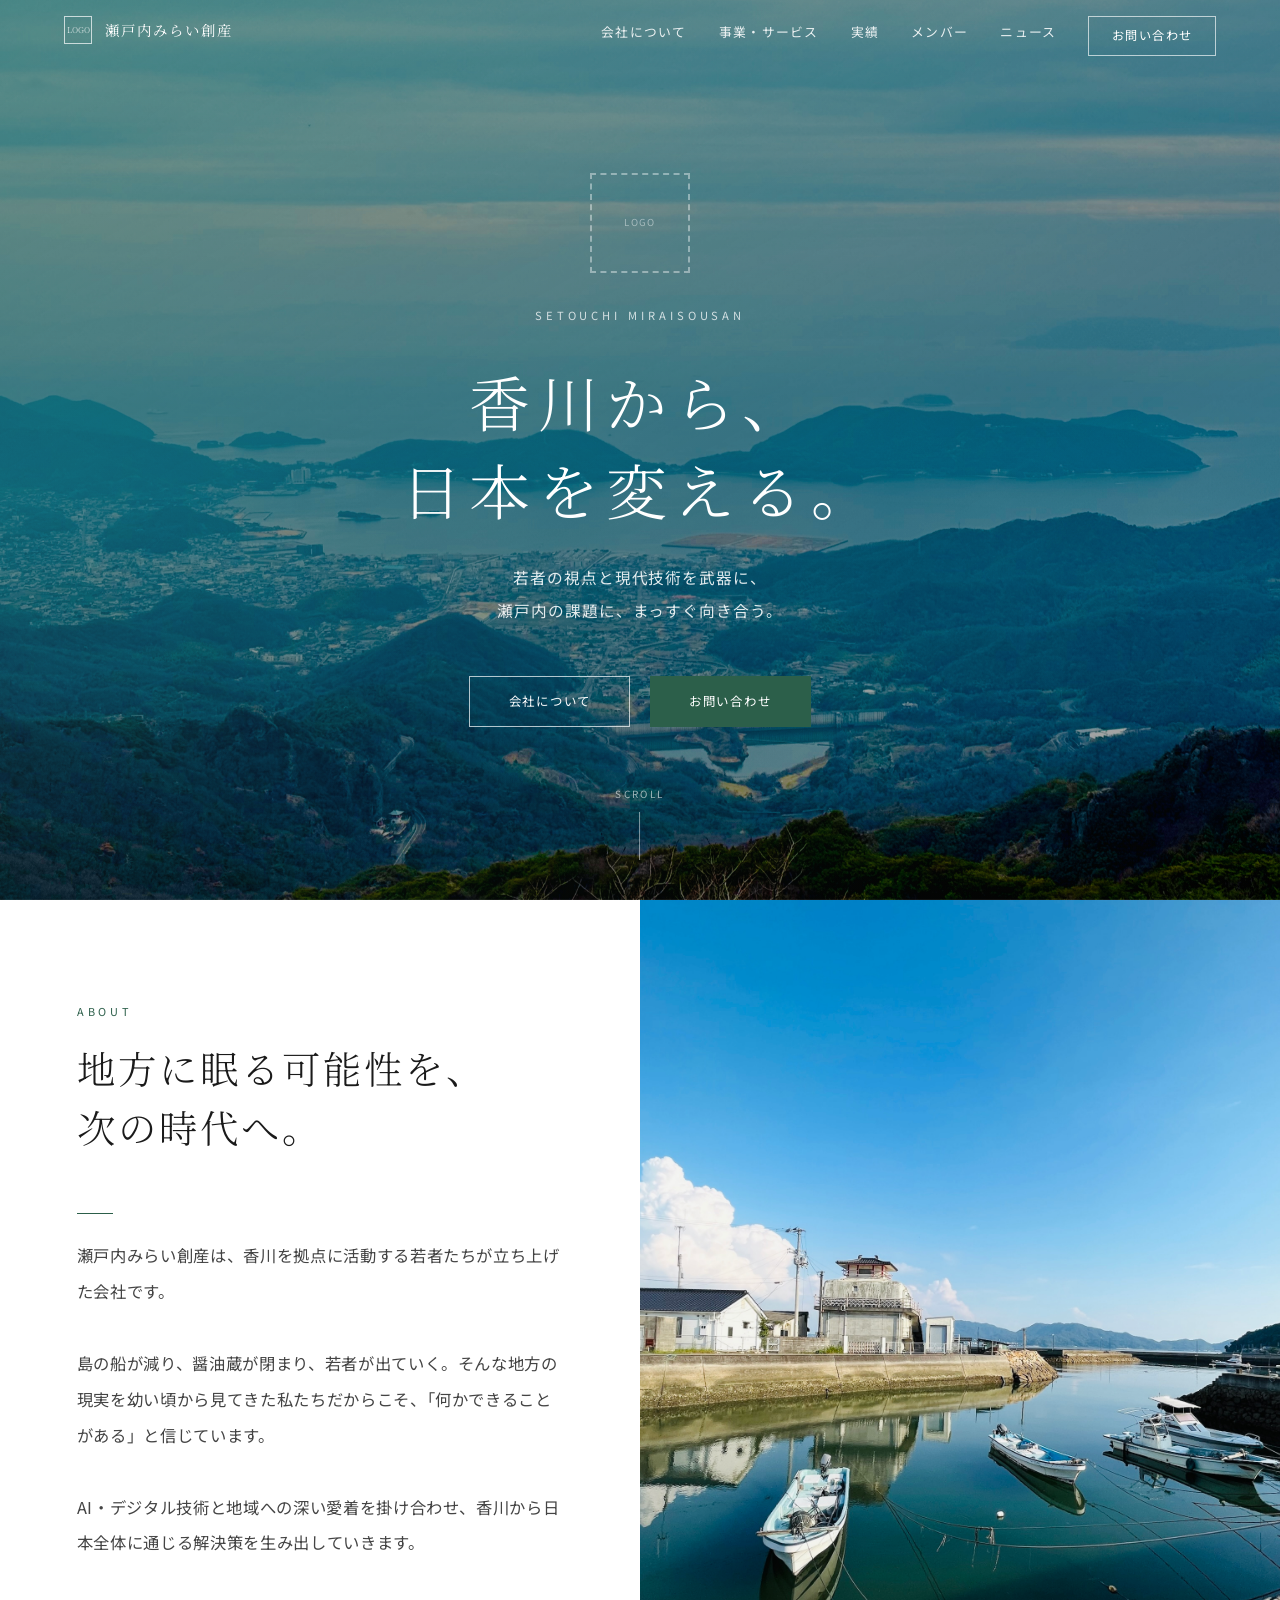
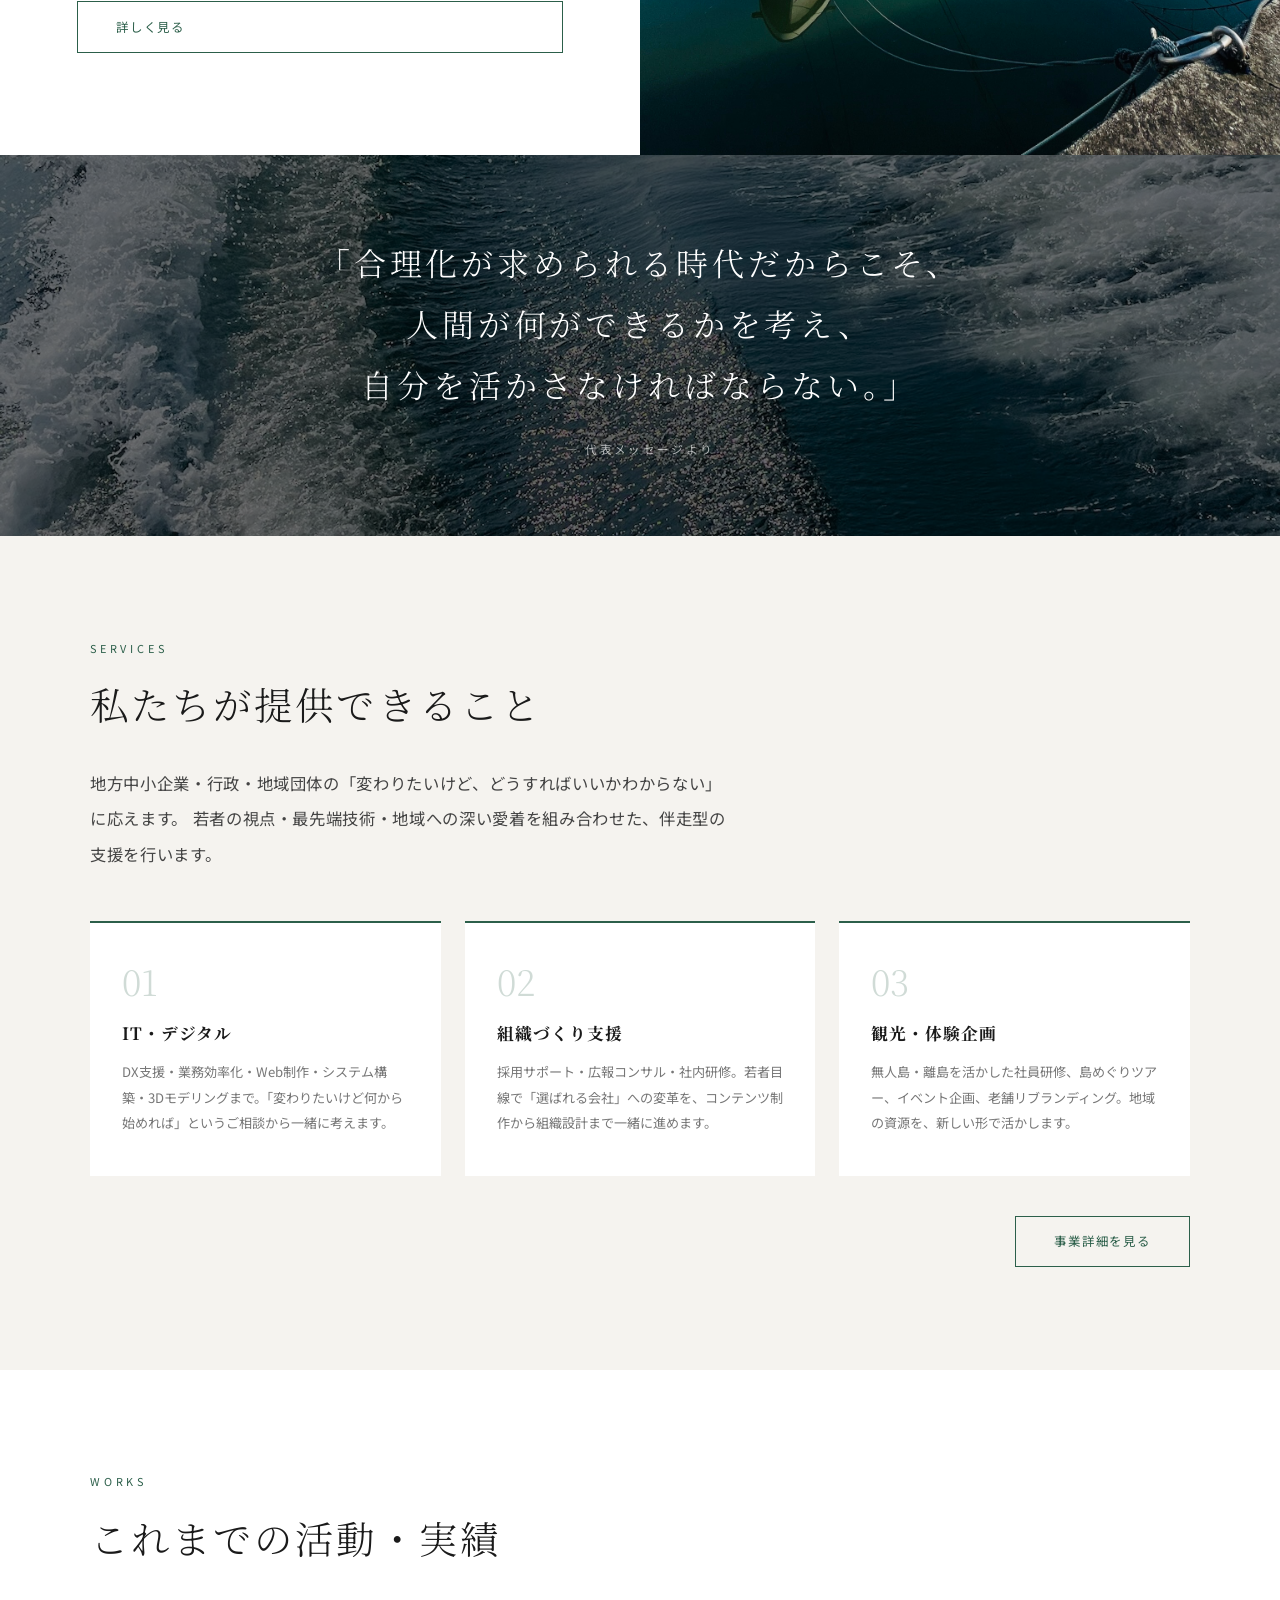
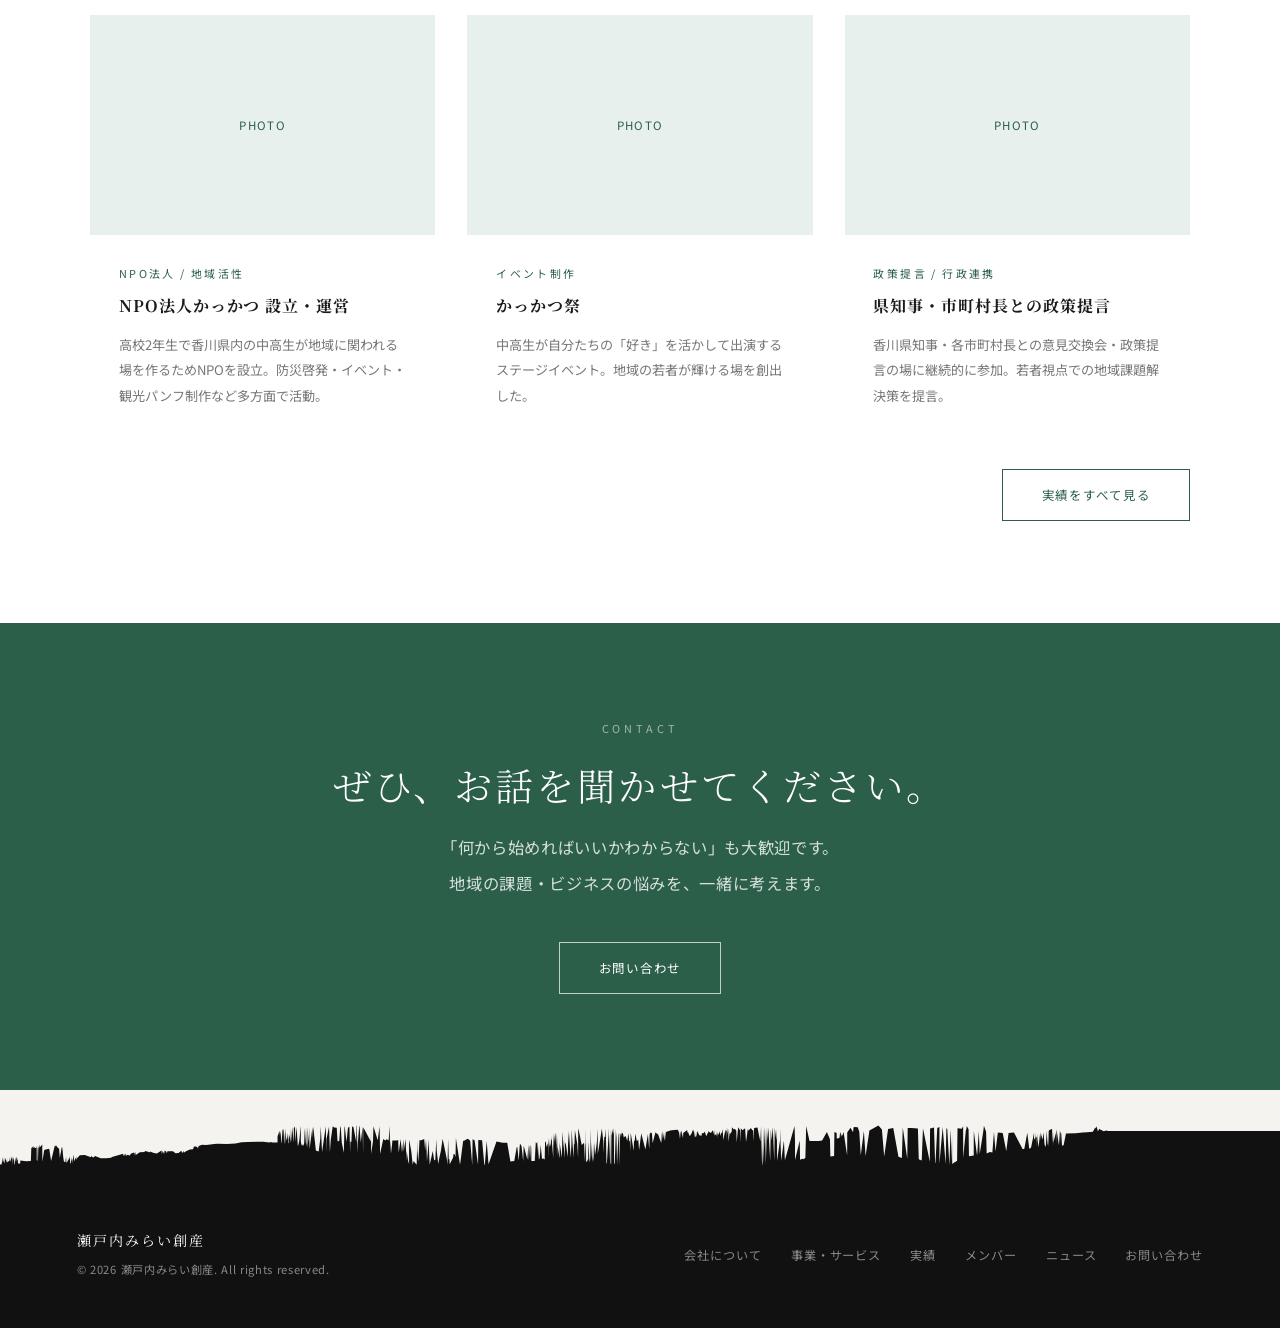
==== commit f26a389c: "feat: 山陽・四国海岸シルエットでナビ・フッターを瀬戸内化 - Natural Earth地理データから生成した本物のSVGを使用 - ナビ下端を山陽海岸（明石〜防府）の形に整形（CSSマスク方式" ====
--- a/index.html
+++ b/index.html
@@ -13,6 +13,7 @@
 
 <!-- ── Navigation ── -->
 <nav class="nav" id="nav">
+  <div class="nav-bg" aria-hidden="true"></div>
   <a href="index.html" class="nav-logo">
     <div class="nav-logo-mark">LOGO</div>
     瀬戸内みらい創産
--- a/css/style.css
+++ b/css/style.css
@@ -13,7 +13,7 @@
   --white:         #fff;
   --serif:         'Noto Serif JP', 'Yu Mincho', serif;
   --sans:          'Hiragino Kaku Gothic ProN', 'Noto Sans JP', sans-serif;
-  --nav-h:         68px;
+  --nav-h:         140px;
   --ease:          cubic-bezier(0.4, 0, 0.2, 1);
 }
 
@@ -36,15 +36,12 @@
   height: var(--nav-h);
   z-index: 200;
   display: flex;
-  align-items: center;
-  padding: 0 clamp(1.5rem, 5vw, 4rem);
-  transition: background 0.45s var(--ease), box-shadow 0.45s var(--ease);
+  align-items: flex-start;
+  padding: 16px clamp(1.5rem, 5vw, 4rem) 0;
+  transition: background 0.45s var(--ease);
 }
 .nav.scrolled {
-  background: rgba(255,255,255,0.96);
-  backdrop-filter: blur(14px);
-  -webkit-backdrop-filter: blur(14px);
-  box-shadow: 0 1px 28px rgba(0,0,0,0.07);
+  /* 背景は .nav-bg の mask が担当。ここでは透明 */
 }
 .nav-logo {
   font-family: var(--serif);
@@ -148,6 +145,27 @@
   flex-shrink: 0;
 }
 .nav.scrolled .awaji-burger { color: var(--dark); }
+
+/* 山陽海岸シルエット背景（地理SVGによるマスク） */
+.nav-bg {
+  position: absolute;
+  top: 0; left: 0;
+  width: 100%; height: 100%;
+  pointer-events: none;
+  z-index: -1;
+  background: transparent;
+  -webkit-mask-image: url('../images/nav-coast.svg');
+  mask-image: url('../images/nav-coast.svg');
+  -webkit-mask-size: 100% 100%;
+  mask-size: 100% 100%;
+  transition: background 0.45s var(--ease);
+}
+.nav.scrolled .nav-bg {
+  background: rgba(255,255,255,0.96);
+  -webkit-backdrop-filter: blur(14px);
+  backdrop-filter: blur(14px);
+  filter: drop-shadow(0 6px 24px rgba(0,0,0,0.07));
+}
 
 /* mobile overlay */
 .nav-mobile {
@@ -713,24 +731,13 @@
 
 /* ── COASTLINE DECORATION ────────────────────── */
 
-/* 山陽海岸（明石〜防府）— navの直下に固定表示 */
-.nav::after {
-  content: '';
-  position: absolute;
-  bottom: -26px;
-  left: 0; right: 0;
-  height: 26px;
-  pointer-events: none;
-  background-image: url("data:image/svg+xml,<svg xmlns='http://www.w3.org/2000/svg' viewBox='0 0 1440 26' preserveAspectRatio='none'><path d='M0,0 H1440 L1440,18 C1410,24 1385,14 1355,20 C1325,25 1300,15 1270,19 L1260,26 L1240,18 C1210,23 1185,15 1155,19 C1125,23 1095,17 1065,21 C1035,25 1010,14 980,18 L970,26 L950,18 C920,22 890,16 860,20 C830,24 800,15 770,19 C740,23 715,17 685,21 L675,26 L655,19 C625,23 595,15 565,19 C535,23 505,17 475,21 C445,25 420,14 390,18 C360,22 330,16 300,20 C270,24 245,15 215,19 L205,26 L185,19 C155,23 125,15 95,19 C65,23 35,17 10,21 L0,22 Z' fill='%232c5f4a'/></svg>");
-  background-size: 100% 100%;
-}
-
 /* 北四国海岸（鳴門〜佐田岬）— footerの直前 */
 .coastline-shikoku {
   width: 100%;
-  height: 28px;
-  background-image: url("data:image/svg+xml,<svg xmlns='http://www.w3.org/2000/svg' viewBox='0 0 1440 28' preserveAspectRatio='none'><path d='M0,28 H1440 L1440,14 C1410,10 1380,16 1350,12 C1320,8 1290,14 1260,10 C1230,6 1200,14 1170,9 L1155,3 L1140,9 C1110,14 1080,8 1050,12 C1020,16 990,10 960,14 C930,18 900,12 870,16 C840,20 810,11 780,15 C750,19 720,13 690,17 C660,21 630,12 600,16 C570,20 540,14 510,18 C480,22 450,13 420,17 C390,21 360,15 330,19 C300,23 270,17 240,21 C210,25 185,18 165,22 L140,26 L115,18 C95,12 75,4 55,1 L35,0 L20,3 C10,7 0,13 0,18 Z' fill='%23111111'/></svg>");
+  height: 90px;
+  background-image: url('../images/footer-coast.svg');
   background-size: 100% 100%;
+  background-repeat: no-repeat;
   display: block;
 }
 
@@ -782,6 +789,15 @@
 
 /* ── RESPONSIVE ─────────────────────────────── */
 @media (max-width: 960px) {
+  :root { --nav-h: 68px; }
+  .nav { align-items: center; padding: 0 clamp(1.5rem, 5vw, 4rem); }
+  .nav-bg { display: none; }
+  .nav.scrolled {
+    background: rgba(255,255,255,0.96);
+    backdrop-filter: blur(14px);
+    -webkit-backdrop-filter: blur(14px);
+    box-shadow: 0 1px 28px rgba(0,0,0,0.07);
+  }
   .nav-links, .nav-cta { display: none; }
   .nav-hamburger { display: flex; }
   .intro-section { grid-template-columns: 1fr; }
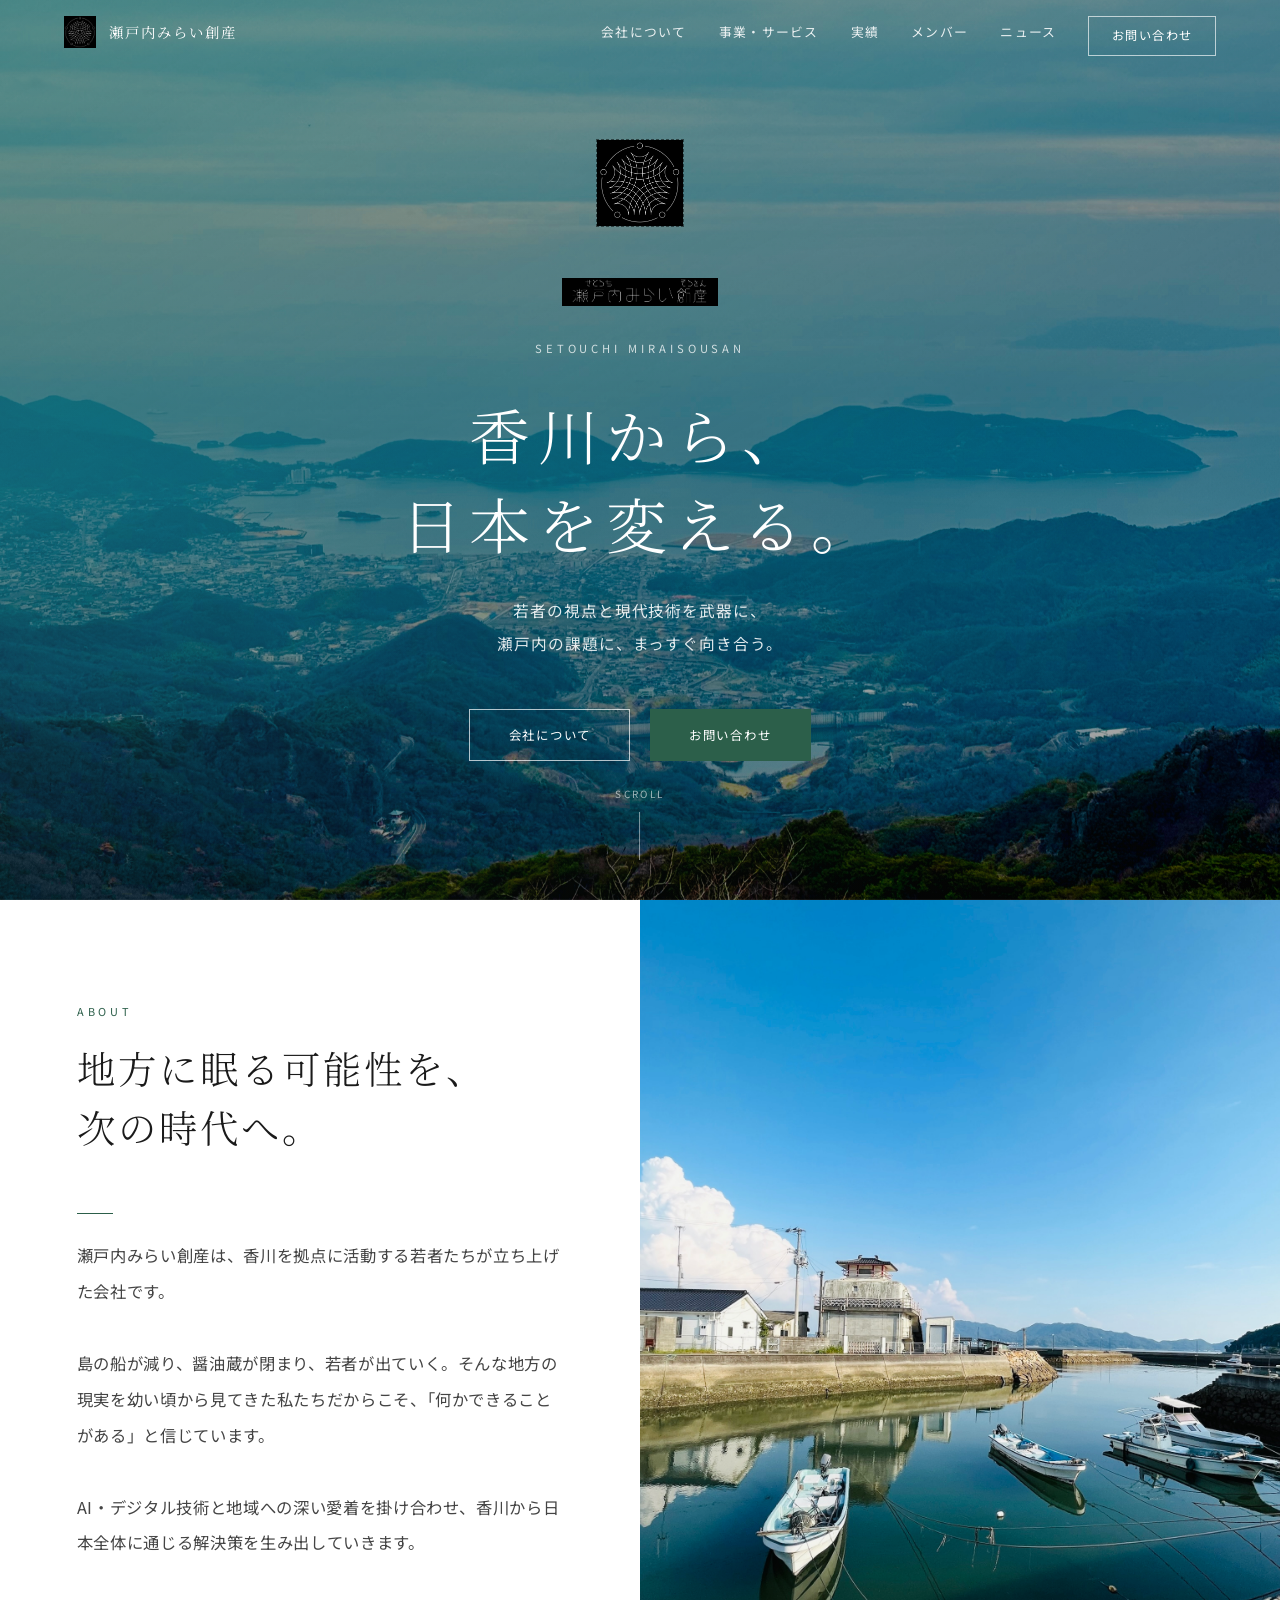
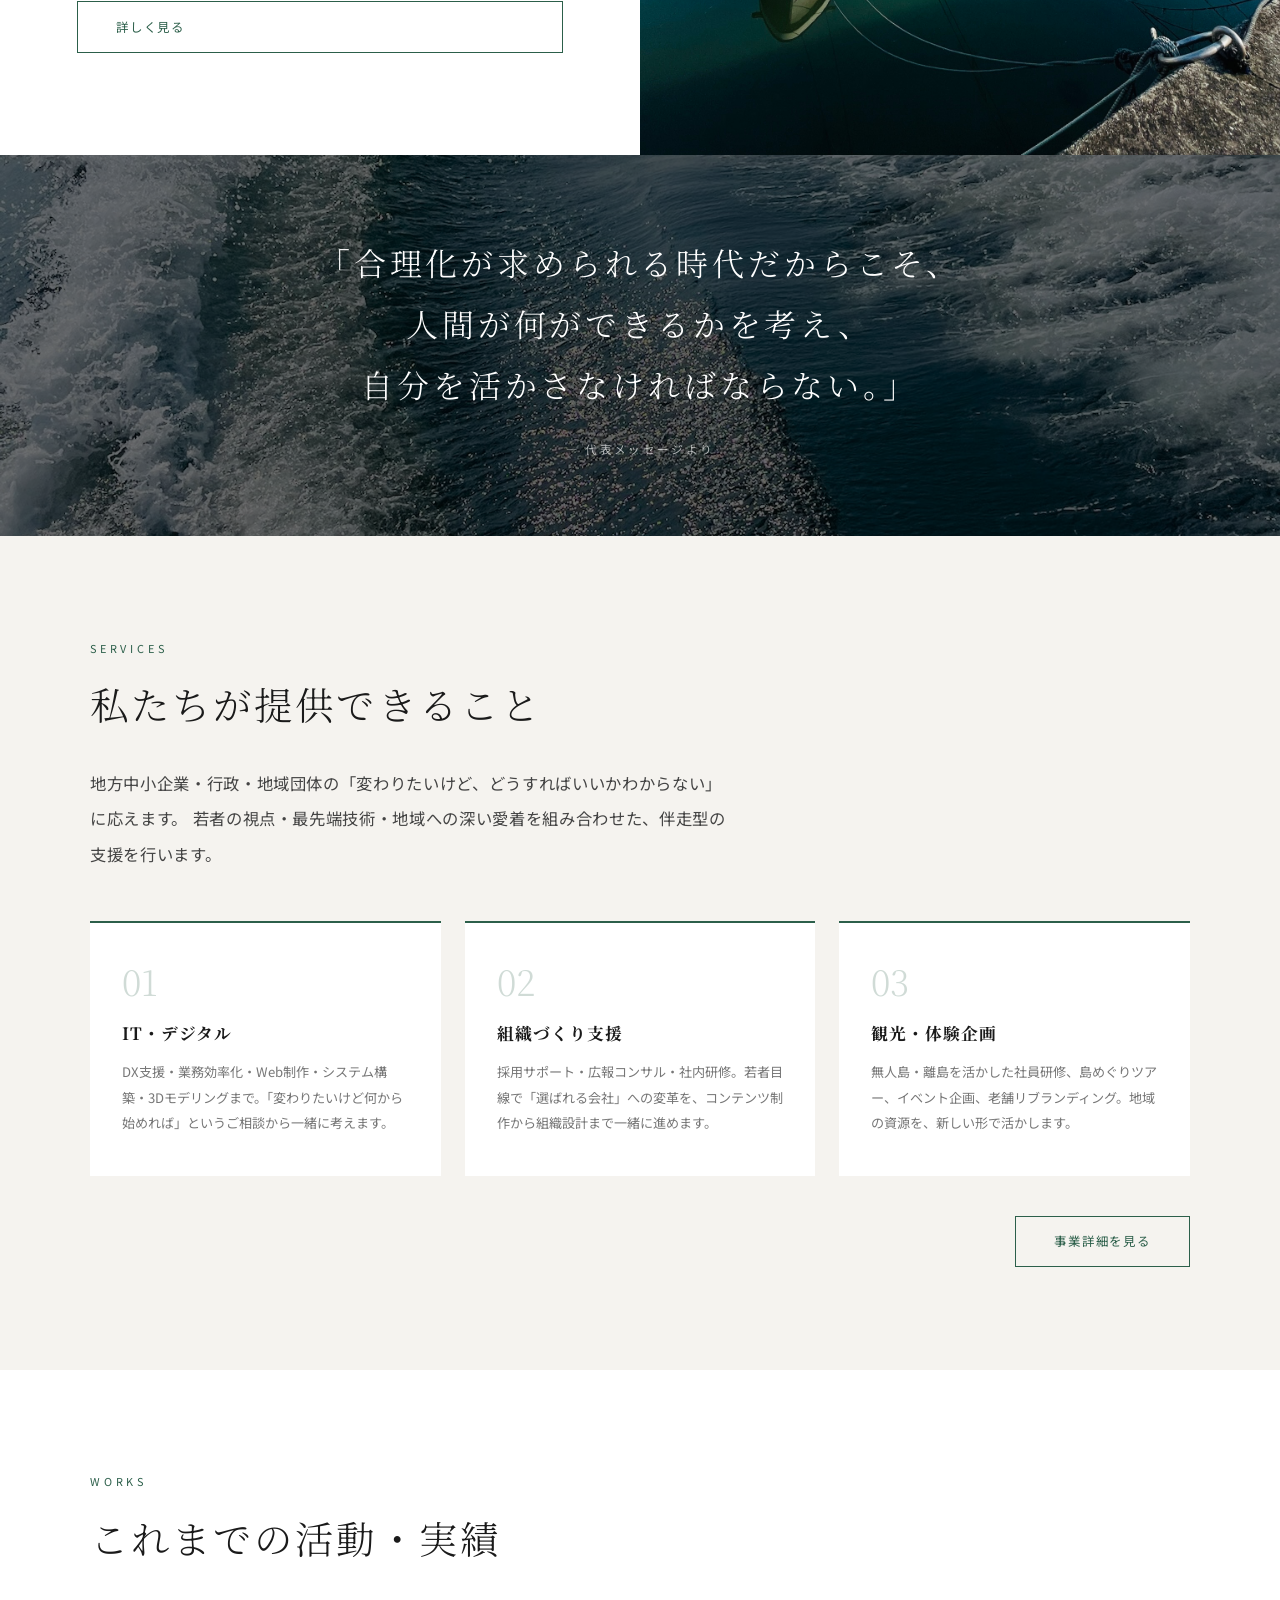
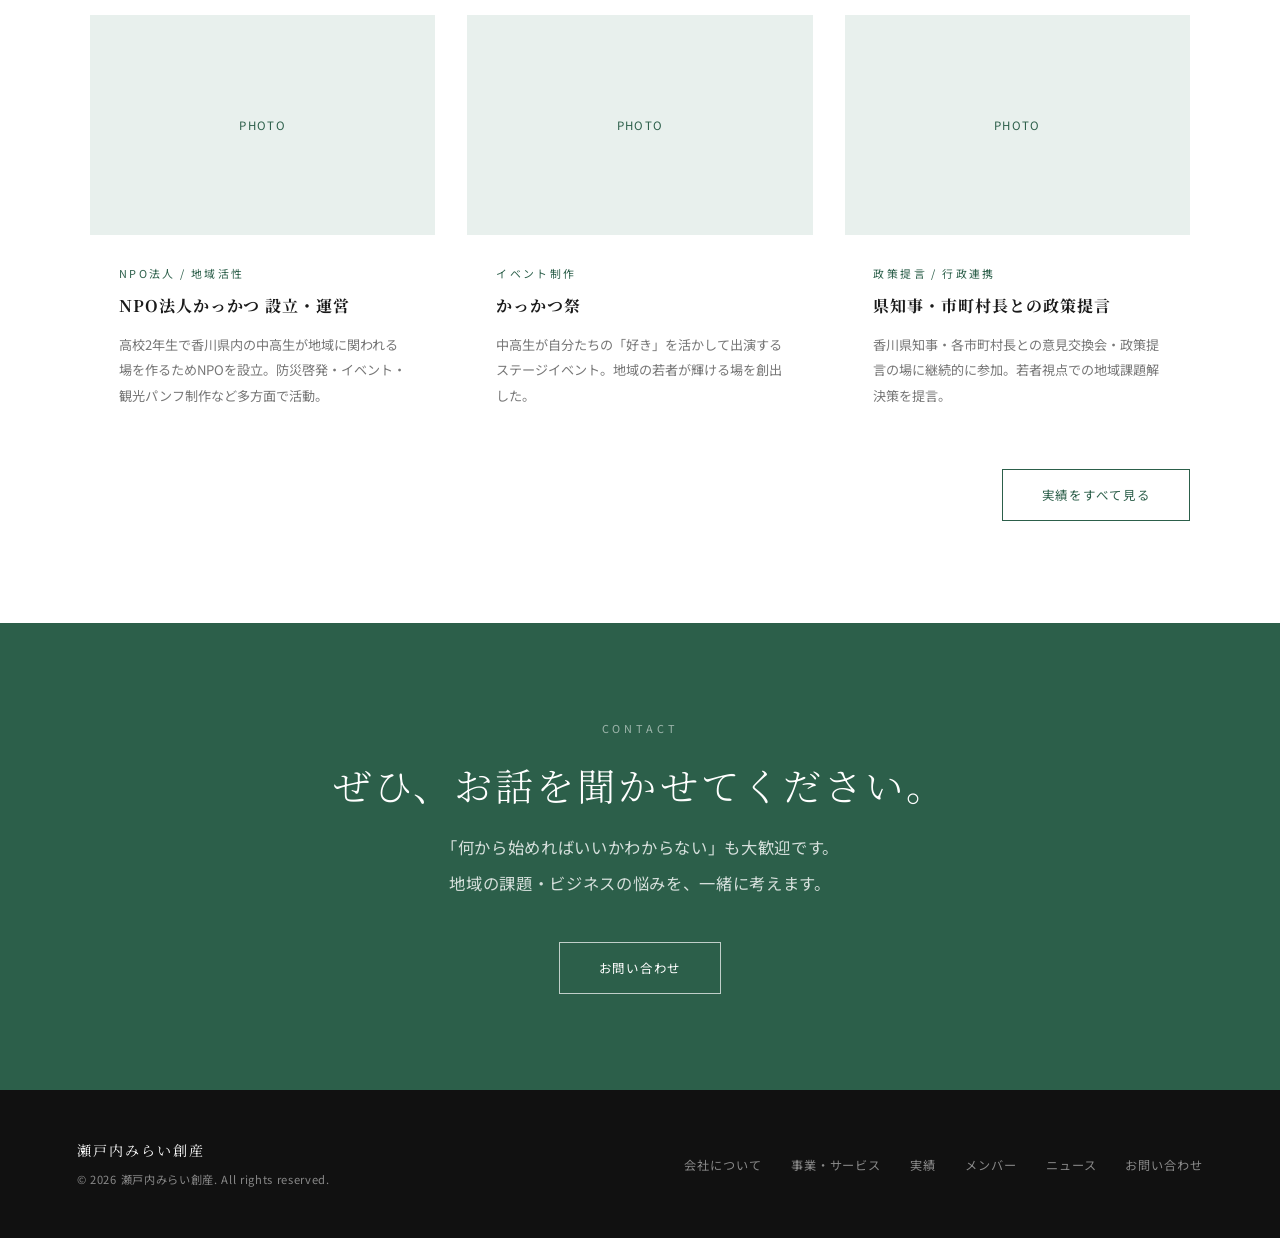
==== commit ab3e4419: "ロゴ画像差し替え・ヘッダーフッター修正 - 全ページのナビロゴをlogo-mark.pngに変更 - トップページヒーローにlogo-mark/logo-type追加 - 淡路島アイコン削除 - ヘッ" ====
--- a/index.html
+++ b/index.html
@@ -15,7 +15,7 @@
 <nav class="nav" id="nav">
   <div class="nav-bg" aria-hidden="true"></div>
   <a href="index.html" class="nav-logo">
-    <div class="nav-logo-mark">LOGO</div>
+    <img class="nav-logo-mark" src="images/logo-mark.png" alt="" aria-hidden="true">
     瀬戸内みらい創産
   </a>
   <ul class="nav-links">
@@ -30,9 +30,6 @@
     <div class="hamburger-lines">
       <span></span><span></span><span></span>
     </div>
-    <svg class="awaji-burger" viewBox="0 0 12 20" fill="currentColor" xmlns="http://www.w3.org/2000/svg" aria-hidden="true">
-      <path d="M6,0 C9.5,0 11.5,3.5 11,8 C10.5,12 9,16 7,19 L6,20 L5,19 C3,16 1.5,12 1,8 C0.5,3.5 2.5,0 6,0 Z"/>
-    </svg>
   </div>
 </nav>
 <div class="nav-mobile" id="navMobile">
@@ -49,7 +46,10 @@
   <div class="hero-bg" style="background-image: url('images/hero.jpg');"></div>
   <div class="hero-overlay"></div>
   <div class="hero-content">
-    <div class="logo-placeholder-lg">LOGO</div>
+    <div class="hero-logo-wrap">
+      <img class="hero-logo-mark" src="images/logo-mark.png" alt="" aria-hidden="true">
+      <img class="hero-logo-type" src="images/logo-type.png" alt="瀬戸内みらい創産">
+    </div>
     <p class="hero-eyebrow">Setouchi Miraisousan</p>
     <h1 class="hero-title">香川から、<br>日本を変える。</h1>
     <p class="hero-sub">
--- a/css/style.css
+++ b/css/style.css
@@ -56,18 +56,16 @@
 }
 .nav.scrolled .nav-logo { color: var(--primary); }
 
-/* logo mark placeholder in nav */
+/* logo mark in nav */
 .nav-logo-mark {
-  width: 28px; height: 28px;
-  border: 1.5px solid rgba(255,255,255,0.7);
-  display: flex; align-items: center; justify-content: center;
-  font-size: 0.5rem; letter-spacing: 0; color: rgba(255,255,255,0.7);
+  width: 32px; height: 32px;
   flex-shrink: 0;
-  transition: border-color 0.4s, color 0.4s;
+  object-fit: contain;
+  filter: invert(1);
+  transition: filter 0.4s;
 }
 .nav.scrolled .nav-logo-mark {
-  border-color: var(--primary);
-  color: var(--primary);
+  filter: none;
 }
 
 .nav-links {
@@ -137,16 +135,8 @@
 .nav-hamburger.open span:nth-child(2) { opacity: 0; }
 .nav-hamburger.open span:nth-child(3) { transform: translateY(-6.5px) rotate(-45deg); }
 
-/* 淡路島アイコン */
-.awaji-burger {
-  width: 11px; height: 19px;
-  color: rgba(255,255,255,0.88);
-  transition: color 0.4s var(--ease);
-  flex-shrink: 0;
-}
-.nav.scrolled .awaji-burger { color: var(--dark); }
-
-/* 山陽海岸シルエット背景（地理SVGによるマスク） */
+
+/* ナビ背景（スクロール時に白く） */
 .nav-bg {
   position: absolute;
   top: 0; left: 0;
@@ -154,17 +144,13 @@
   pointer-events: none;
   z-index: -1;
   background: transparent;
-  -webkit-mask-image: url('../images/nav-coast.svg');
-  mask-image: url('../images/nav-coast.svg');
-  -webkit-mask-size: 100% 100%;
-  mask-size: 100% 100%;
-  transition: background 0.45s var(--ease);
+  transition: background 0.45s var(--ease), box-shadow 0.45s var(--ease);
 }
 .nav.scrolled .nav-bg {
   background: rgba(255,255,255,0.96);
   -webkit-backdrop-filter: blur(14px);
   backdrop-filter: blur(14px);
-  filter: drop-shadow(0 6px 24px rgba(0,0,0,0.07));
+  box-shadow: 0 1px 28px rgba(0,0,0,0.07);
 }
 
 /* mobile overlay */
@@ -731,14 +717,9 @@
 
 /* ── COASTLINE DECORATION ────────────────────── */
 
-/* 北四国海岸（鳴門〜佐田岬）— footerの直前 */
+/* 北四国海岸（鳴門〜佐田岬）— 未完成のため非表示 */
 .coastline-shikoku {
-  width: 100%;
-  height: 90px;
-  background-image: url('../images/footer-coast.svg');
-  background-size: 100% 100%;
-  background-repeat: no-repeat;
-  display: block;
+  display: none;
 }
 
 /* ── FOOTER ─────────────────────────────────── */
@@ -778,13 +759,21 @@
   margin: 1.5rem 0;
 }
 
-.logo-placeholder-lg {
-  width: 100px; height: 100px;
-  border: 2px dashed rgba(255,255,255,0.4);
-  display: flex; align-items: center; justify-content: center;
+/* hero logo */
+.hero-logo-wrap {
   margin: 0 auto 2rem;
-  font-size: 0.6rem; letter-spacing: 0.15em;
-  color: rgba(255,255,255,0.45);
+  display: flex; flex-direction: column; align-items: center; gap: 1.2rem;
+}
+.hero-logo-mark {
+  width: 88px; height: 88px;
+  object-fit: contain;
+  filter: invert(1);
+}
+.hero-logo-type {
+  height: 28px; width: auto;
+  max-width: 320px;
+  object-fit: contain;
+  filter: invert(1);
 }
 
 /* ── RESPONSIVE ─────────────────────────────── */
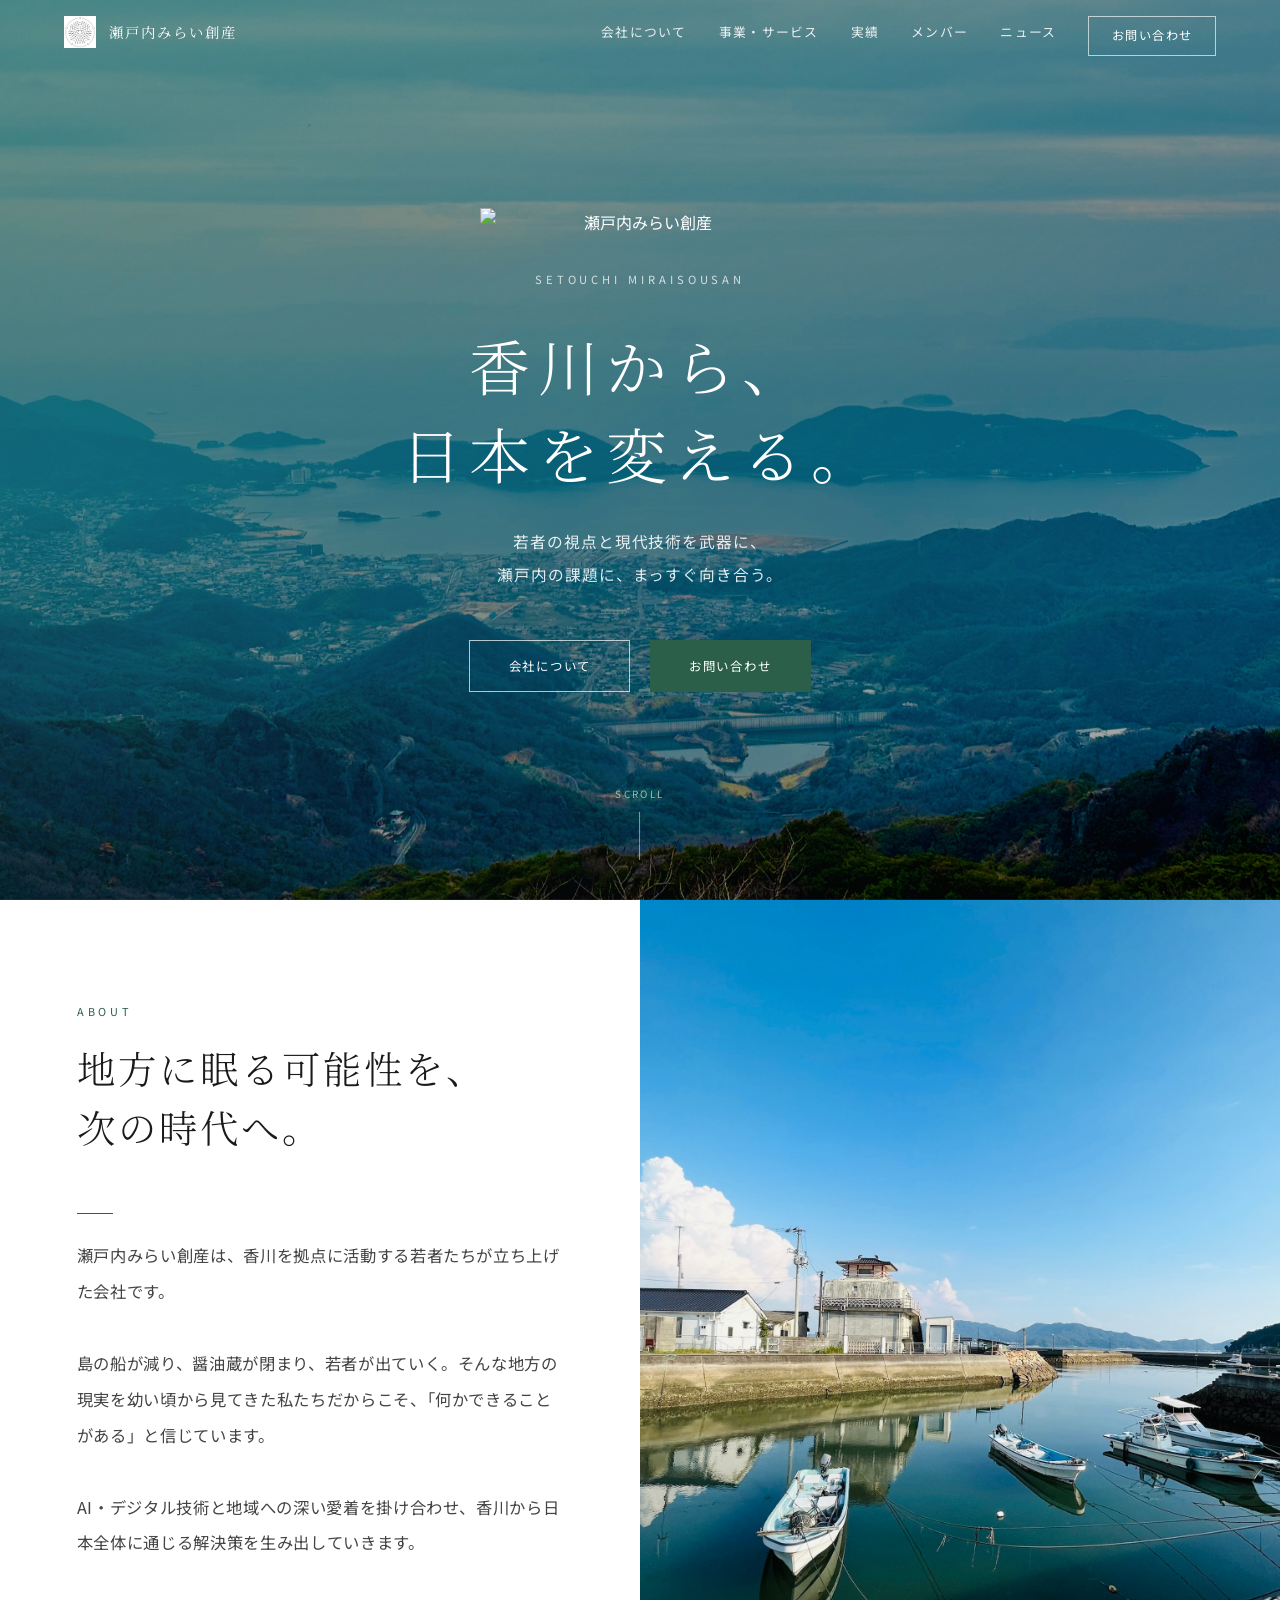
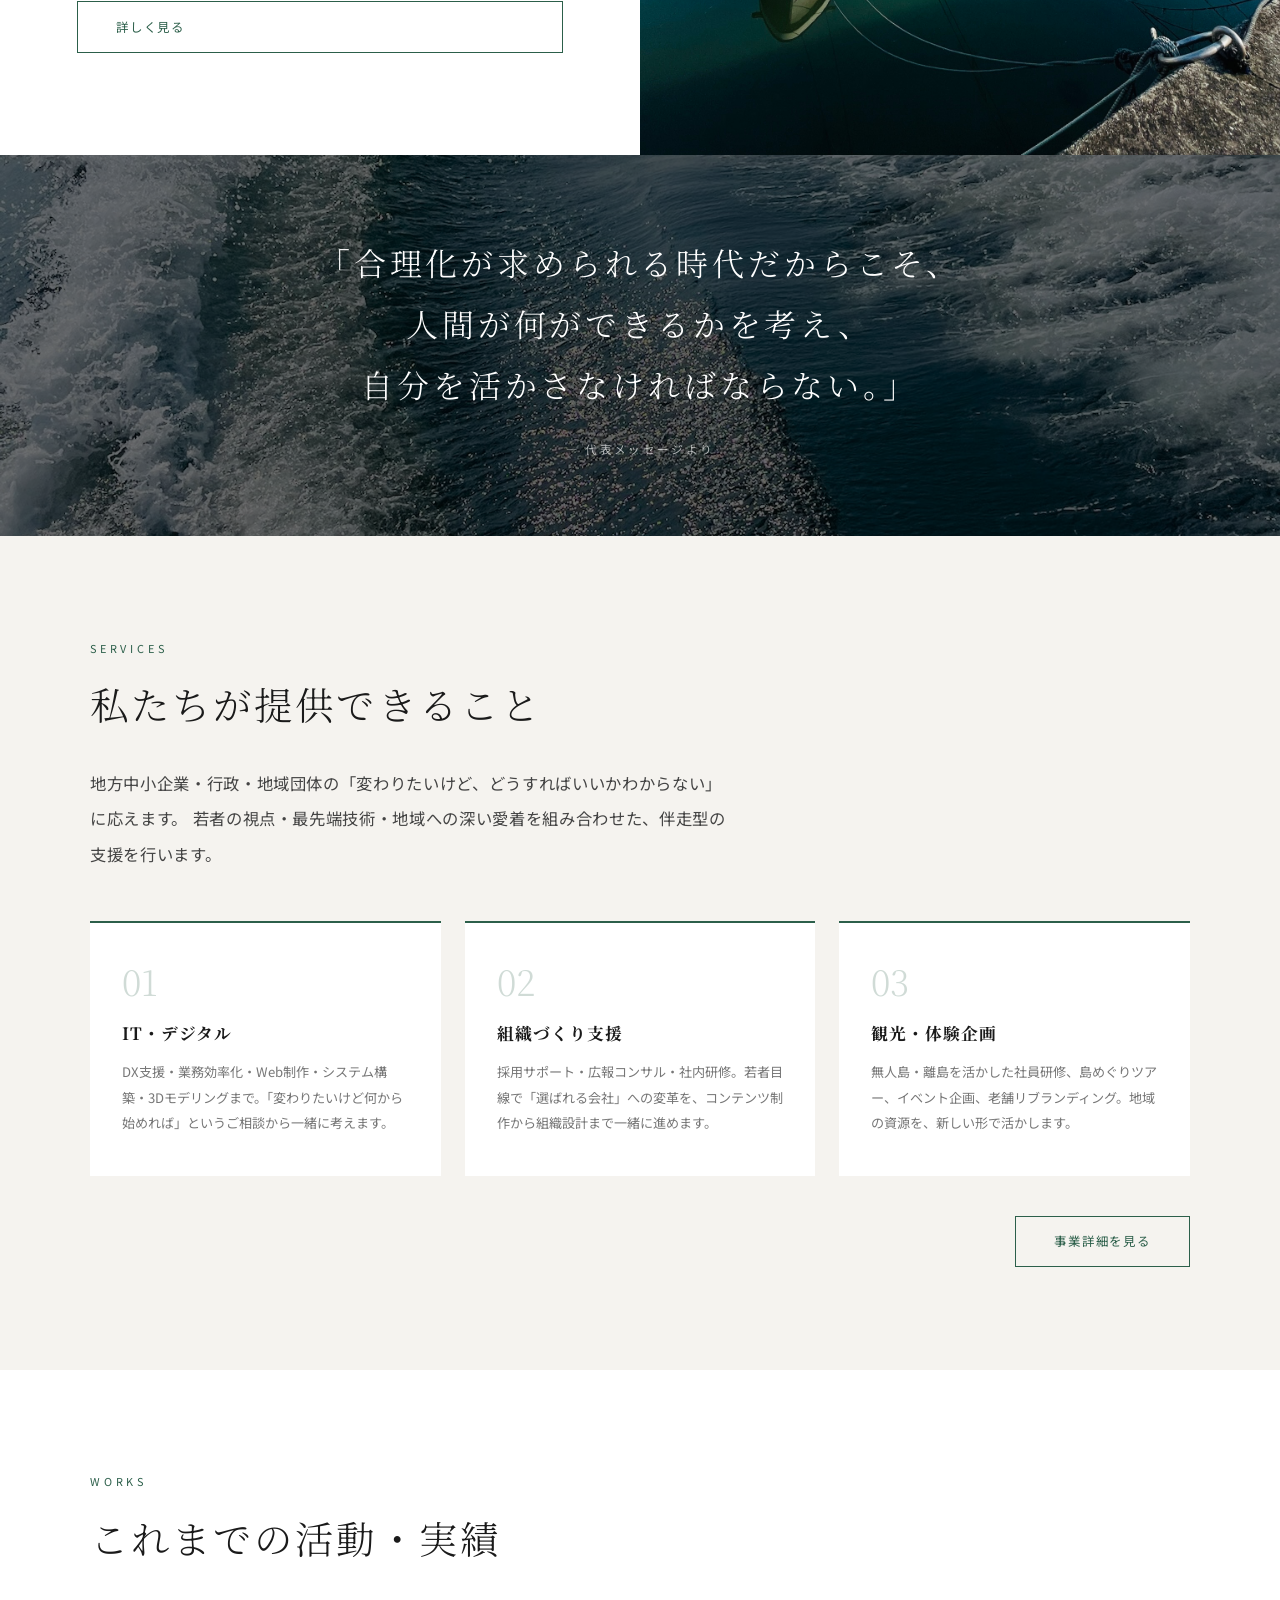
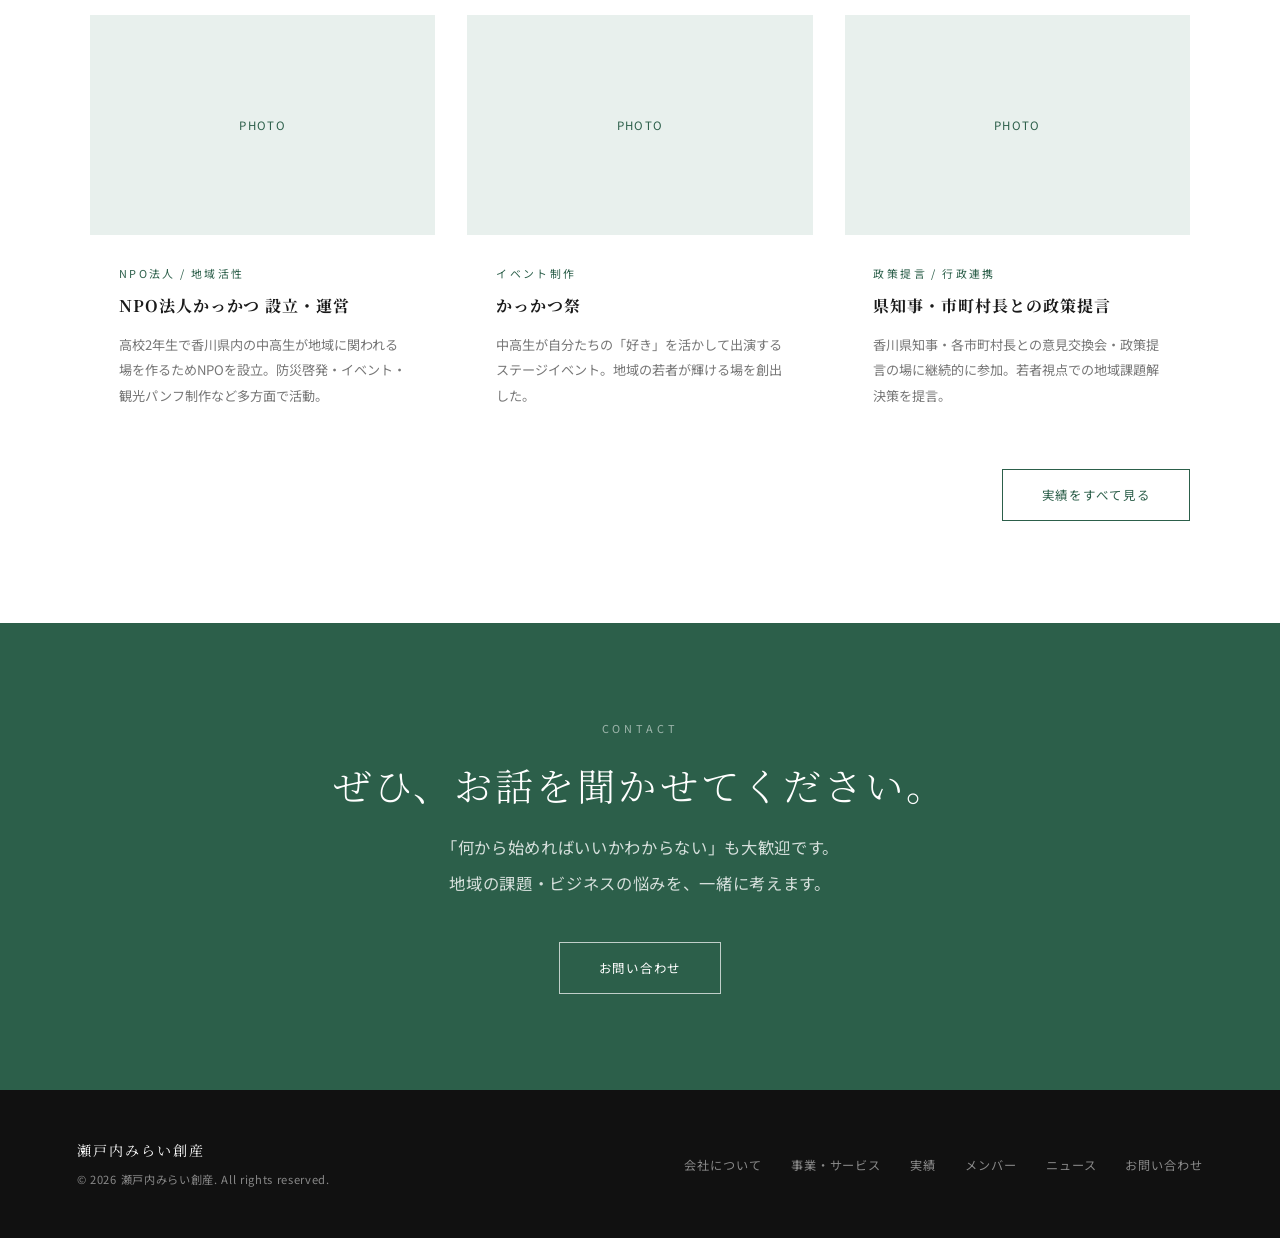
==== commit a8a00dd3: "fix: ヒーローロゴを透過PNG1枚に統一 Co-Authored-By: Claude Sonnet 4.6 <noreply@anthropic.com>" ====
--- a/index.html
+++ b/index.html
@@ -46,10 +46,7 @@
   <div class="hero-bg" style="background-image: url('images/hero.jpg');"></div>
   <div class="hero-overlay"></div>
   <div class="hero-content">
-    <div class="hero-logo-wrap">
-      <img class="hero-logo-mark" src="images/logo-mark.png" alt="" aria-hidden="true">
-      <img class="hero-logo-type" src="images/logo-type.png" alt="瀬戸内みらい創産">
-    </div>
+    <img class="hero-logo-combined" src="images/logo-hero.png" alt="瀬戸内みらい創産">
     <p class="hero-eyebrow">Setouchi Miraisousan</p>
     <h1 class="hero-title">香川から、<br>日本を変える。</h1>
     <p class="hero-sub">
--- a/css/style.css
+++ b/css/style.css
@@ -61,11 +61,6 @@
   width: 32px; height: 32px;
   flex-shrink: 0;
   object-fit: contain;
-  filter: invert(1);
-  transition: filter 0.4s;
-}
-.nav.scrolled .nav-logo-mark {
-  filter: none;
 }
 
 .nav-links {
@@ -759,21 +754,14 @@
   margin: 1.5rem 0;
 }
 
-/* hero logo */
-.hero-logo-wrap {
+/* hero logo (combined mark + type) */
+.hero-logo-combined {
+  display: block;
+  width: auto;
+  max-width: 320px;
+  height: auto;
   margin: 0 auto 2rem;
-  display: flex; flex-direction: column; align-items: center; gap: 1.2rem;
-}
-.hero-logo-mark {
-  width: 88px; height: 88px;
   object-fit: contain;
-  filter: invert(1);
-}
-.hero-logo-type {
-  height: 28px; width: auto;
-  max-width: 320px;
-  object-fit: contain;
-  filter: invert(1);
 }
 
 /* ── RESPONSIVE ─────────────────────────────── */
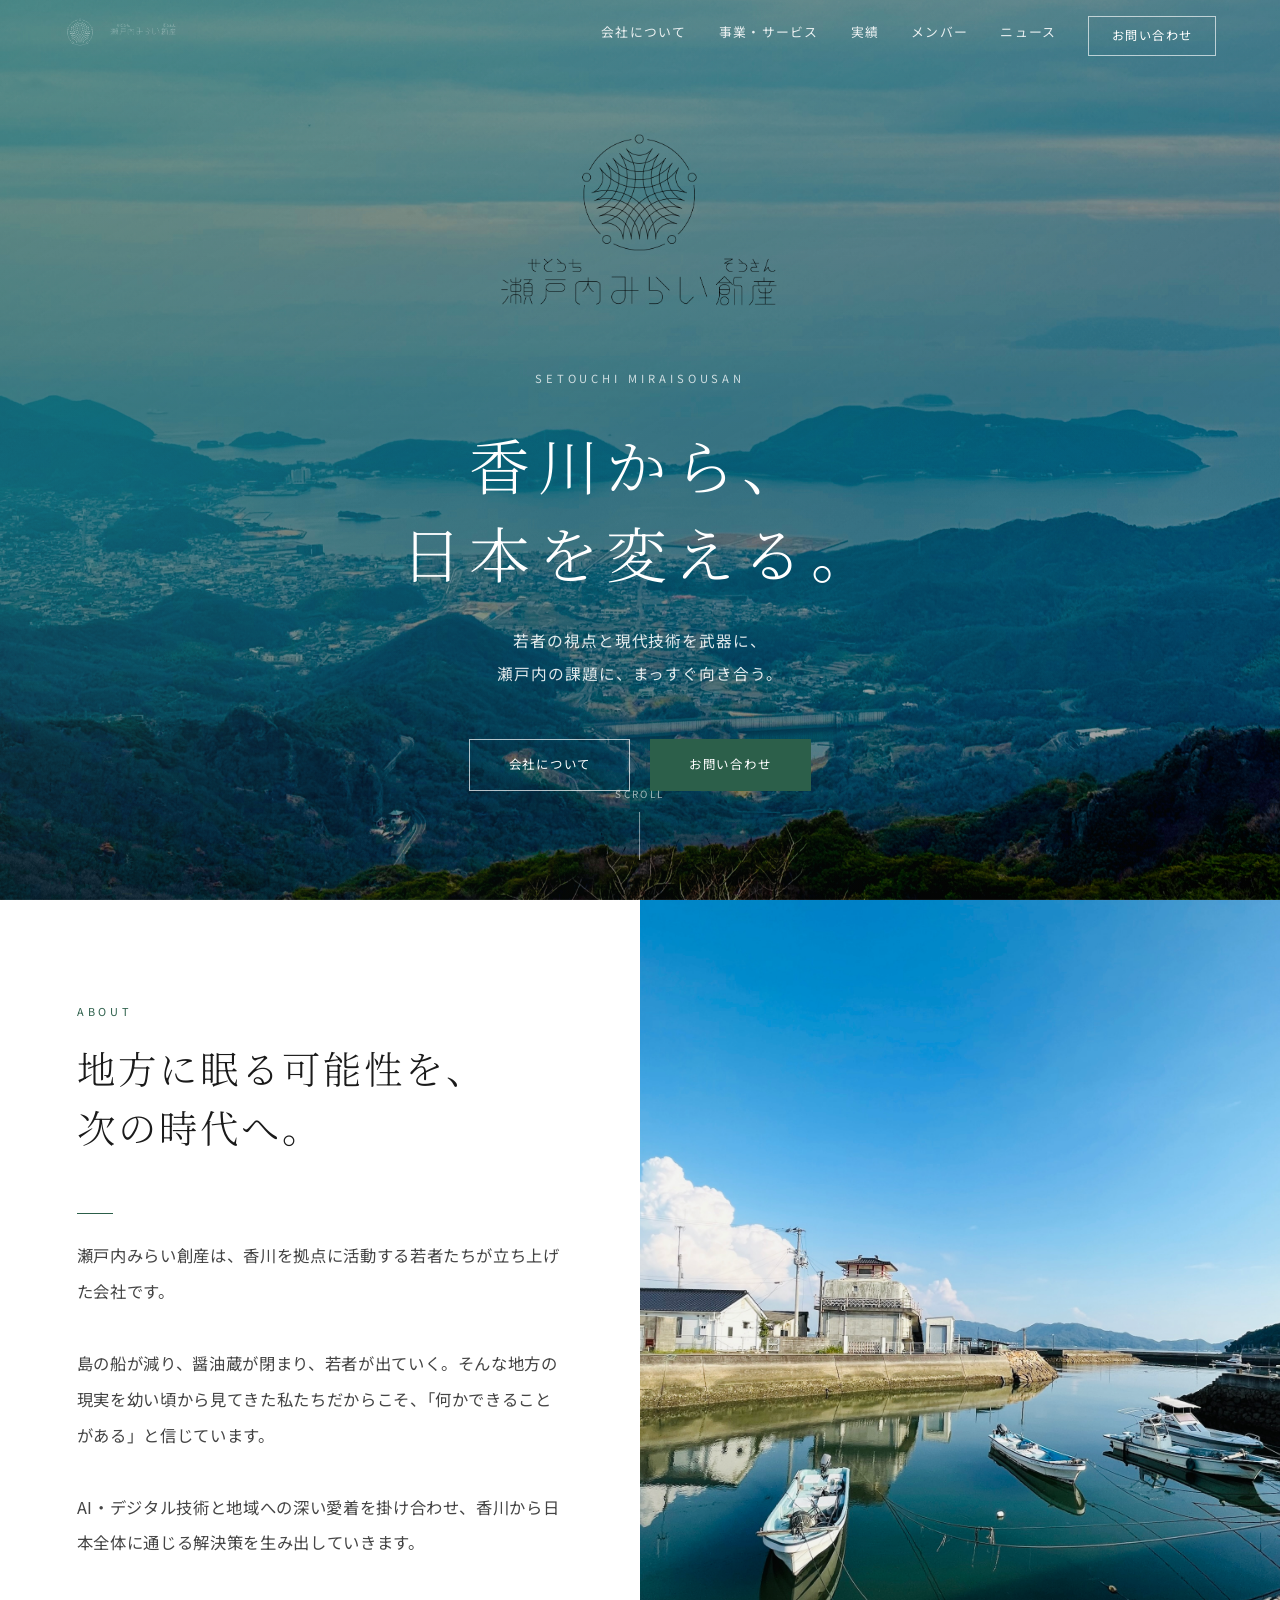
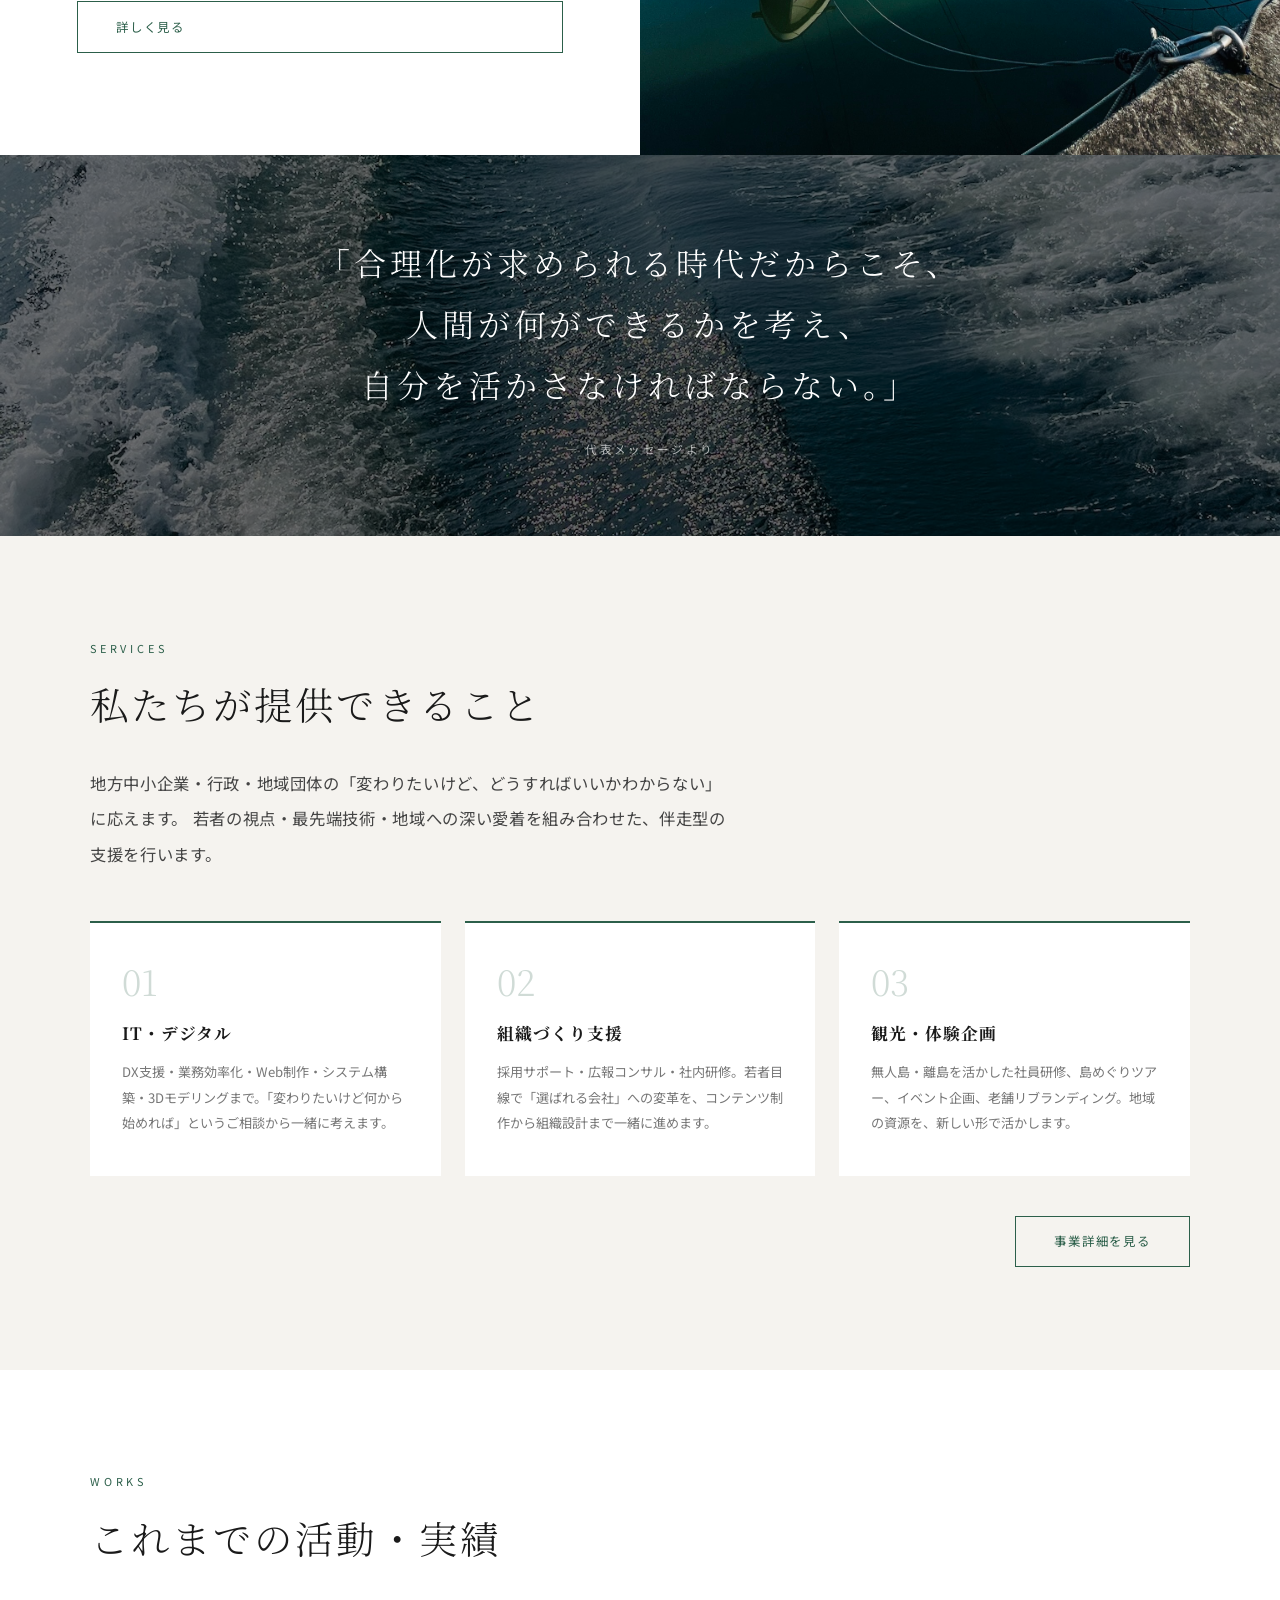
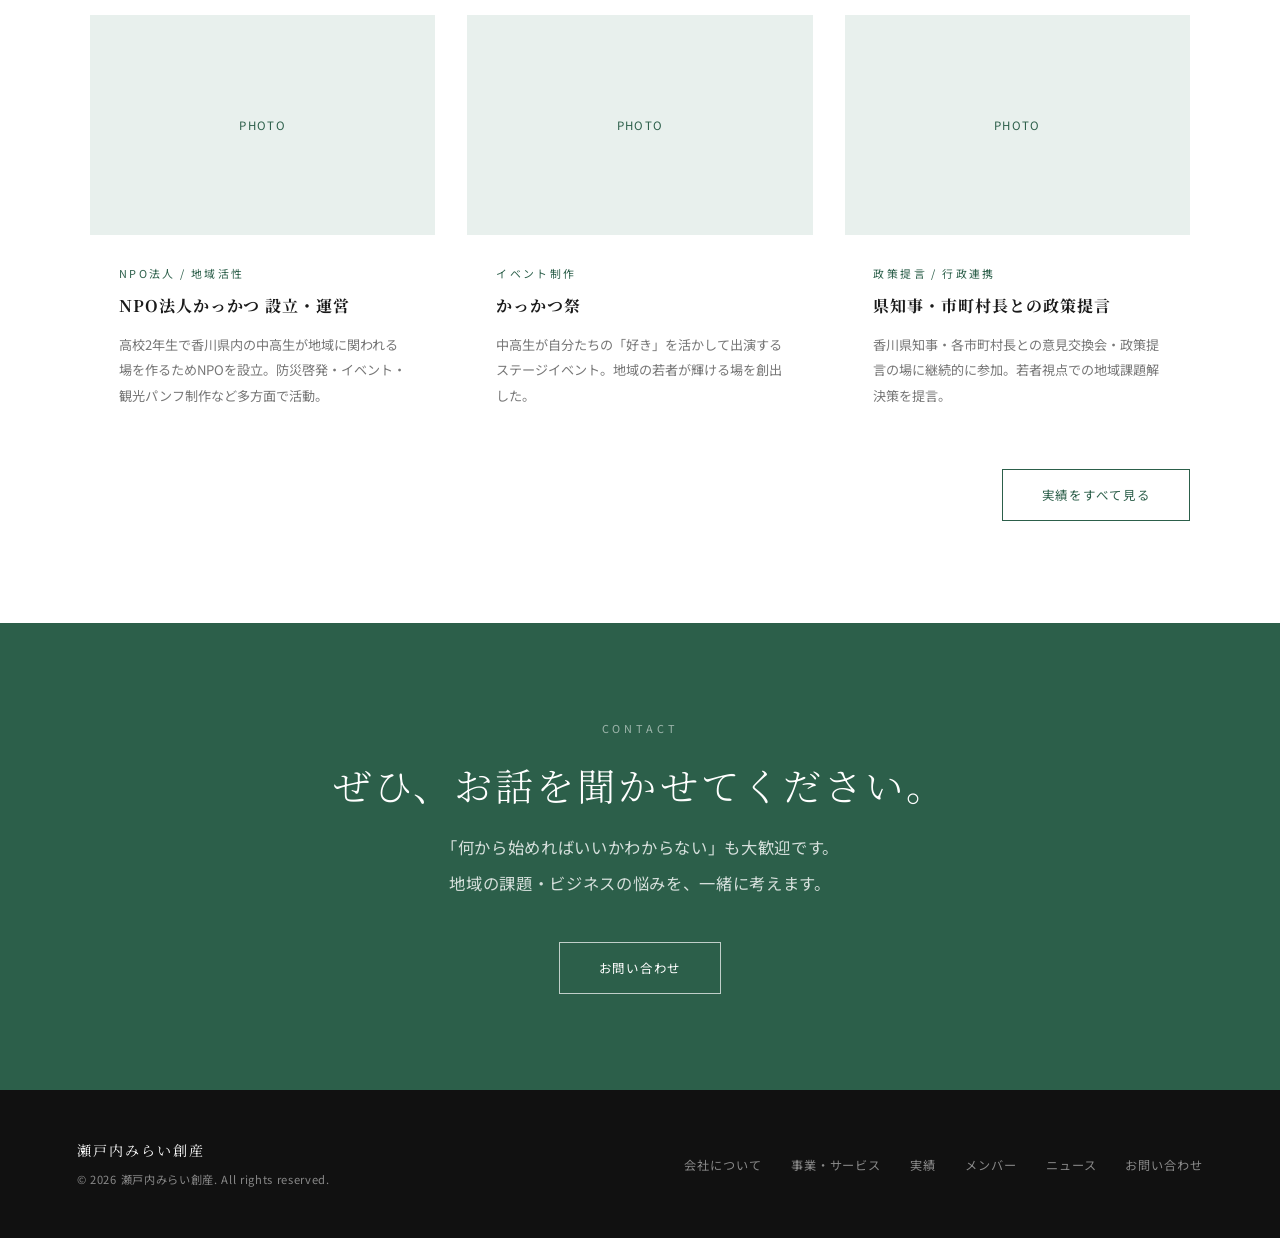
==== commit 941ff141: "feat: ナビロゴを透過PNGに変更、スクロール連動で色切り替え Co-Authored-By: Claude Sonnet 4.6 <noreply@anthropic.com>" ====
--- a/index.html
+++ b/index.html
@@ -15,8 +15,8 @@
 <nav class="nav" id="nav">
   <div class="nav-bg" aria-hidden="true"></div>
   <a href="index.html" class="nav-logo">
-    <img class="nav-logo-mark" src="images/logo-mark.png" alt="" aria-hidden="true">
-    瀬戸内みらい創産
+    <img class="nav-logo-mark" src="images/logo-nav-mark.png" alt="" aria-hidden="true">
+    <img class="nav-logo-type" src="images/logo-nav-type.png" alt="瀬戸内みらい創産">
   </a>
   <ul class="nav-links">
     <li><a href="about.html">会社について</a></li>
--- a/css/style.css
+++ b/css/style.css
@@ -56,11 +56,23 @@
 }
 .nav.scrolled .nav-logo { color: var(--primary); }
 
-/* logo mark in nav */
+/* logo mark + type in nav */
 .nav-logo-mark {
   width: 32px; height: 32px;
   flex-shrink: 0;
   object-fit: contain;
+  filter: invert(1);
+  transition: filter 0.4s;
+}
+.nav-logo-type {
+  height: 20px; width: auto;
+  object-fit: contain;
+  filter: invert(1);
+  transition: filter 0.4s;
+}
+.nav.scrolled .nav-logo-mark,
+.nav.scrolled .nav-logo-type {
+  filter: none;
 }
 
 .nav-links {
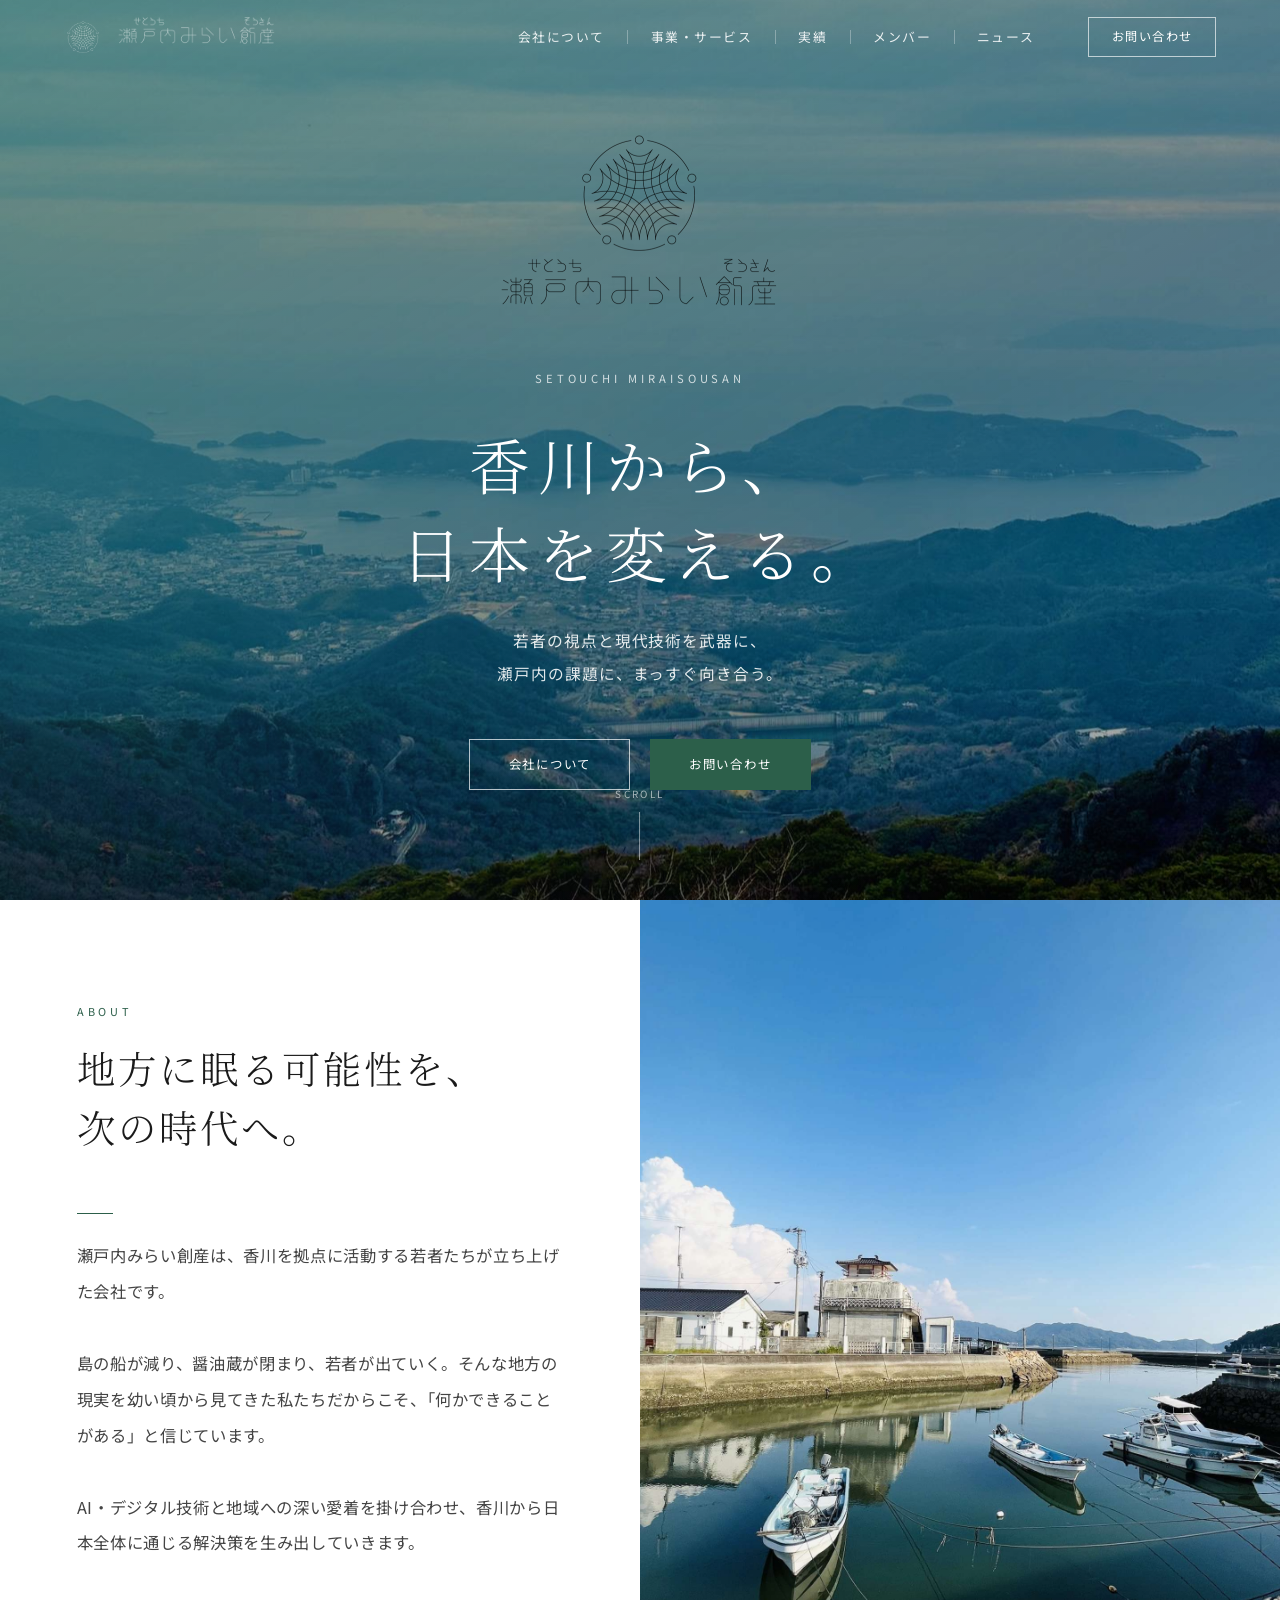
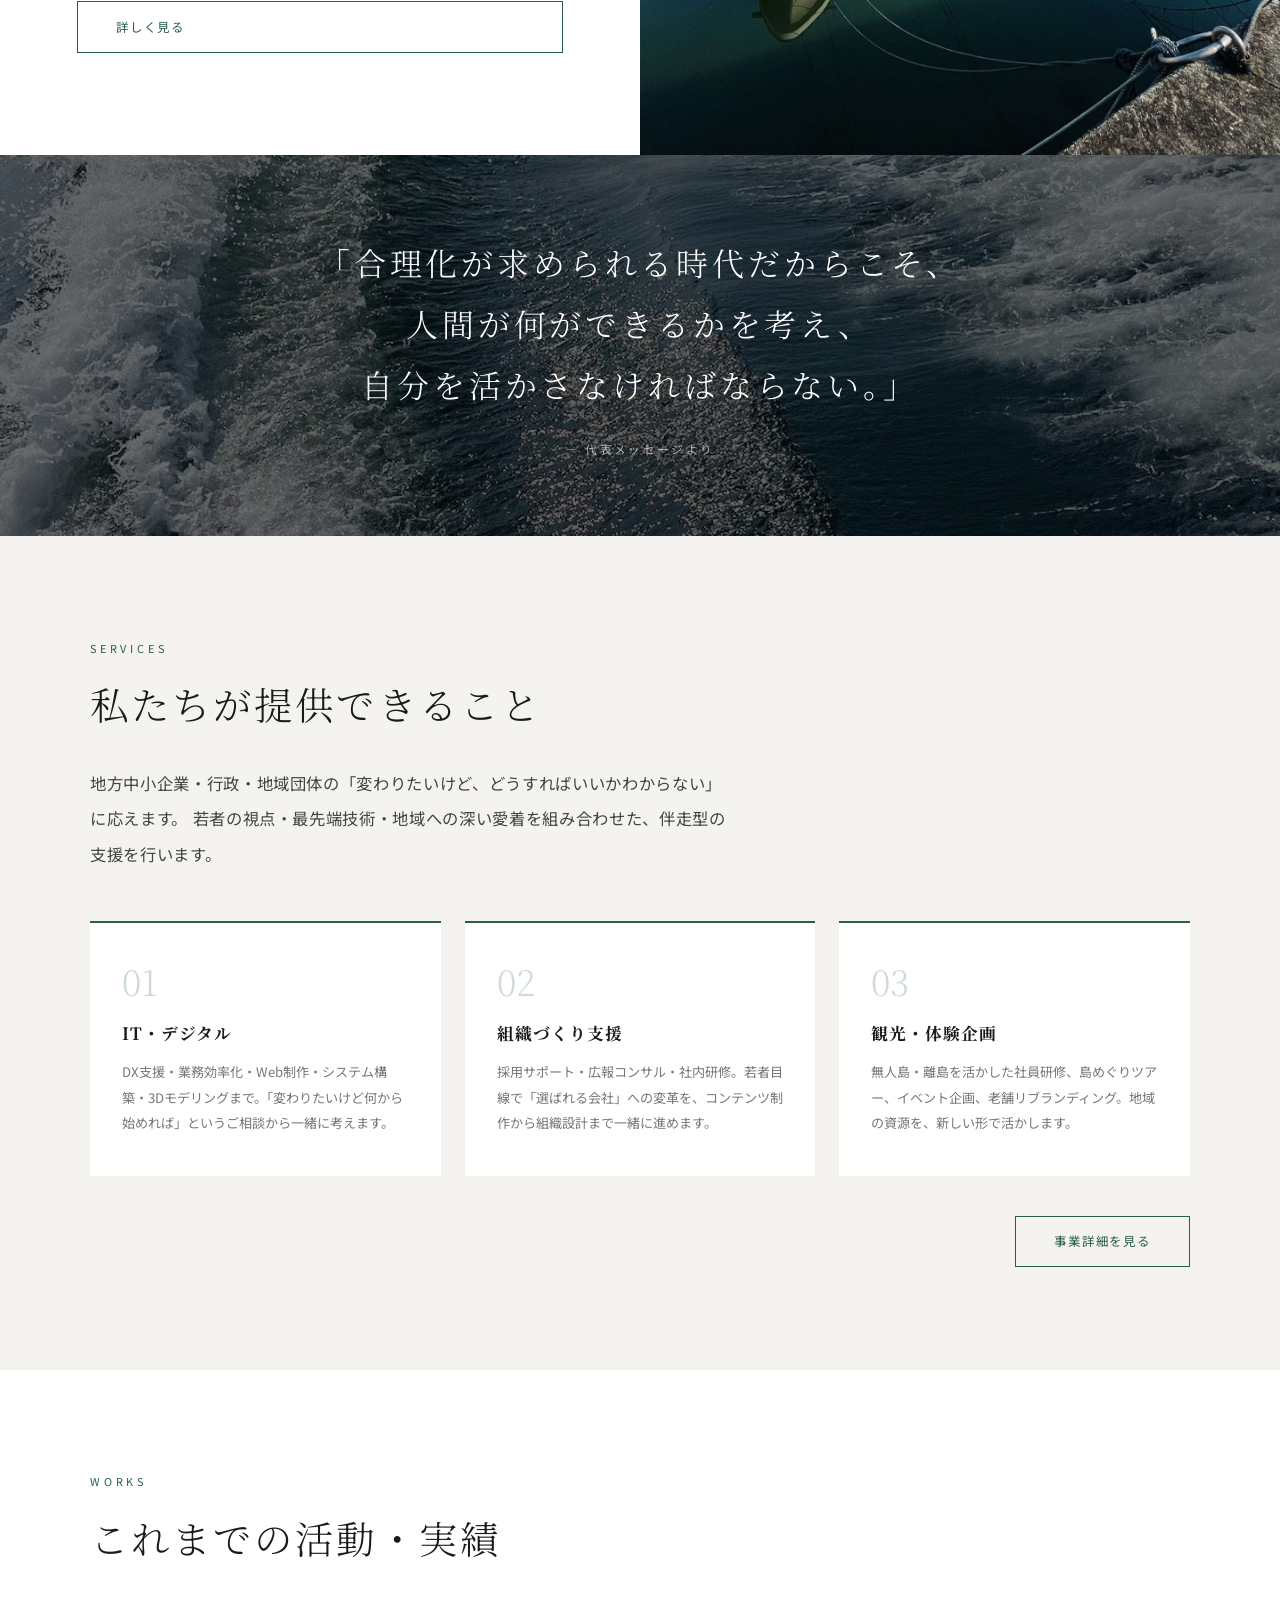
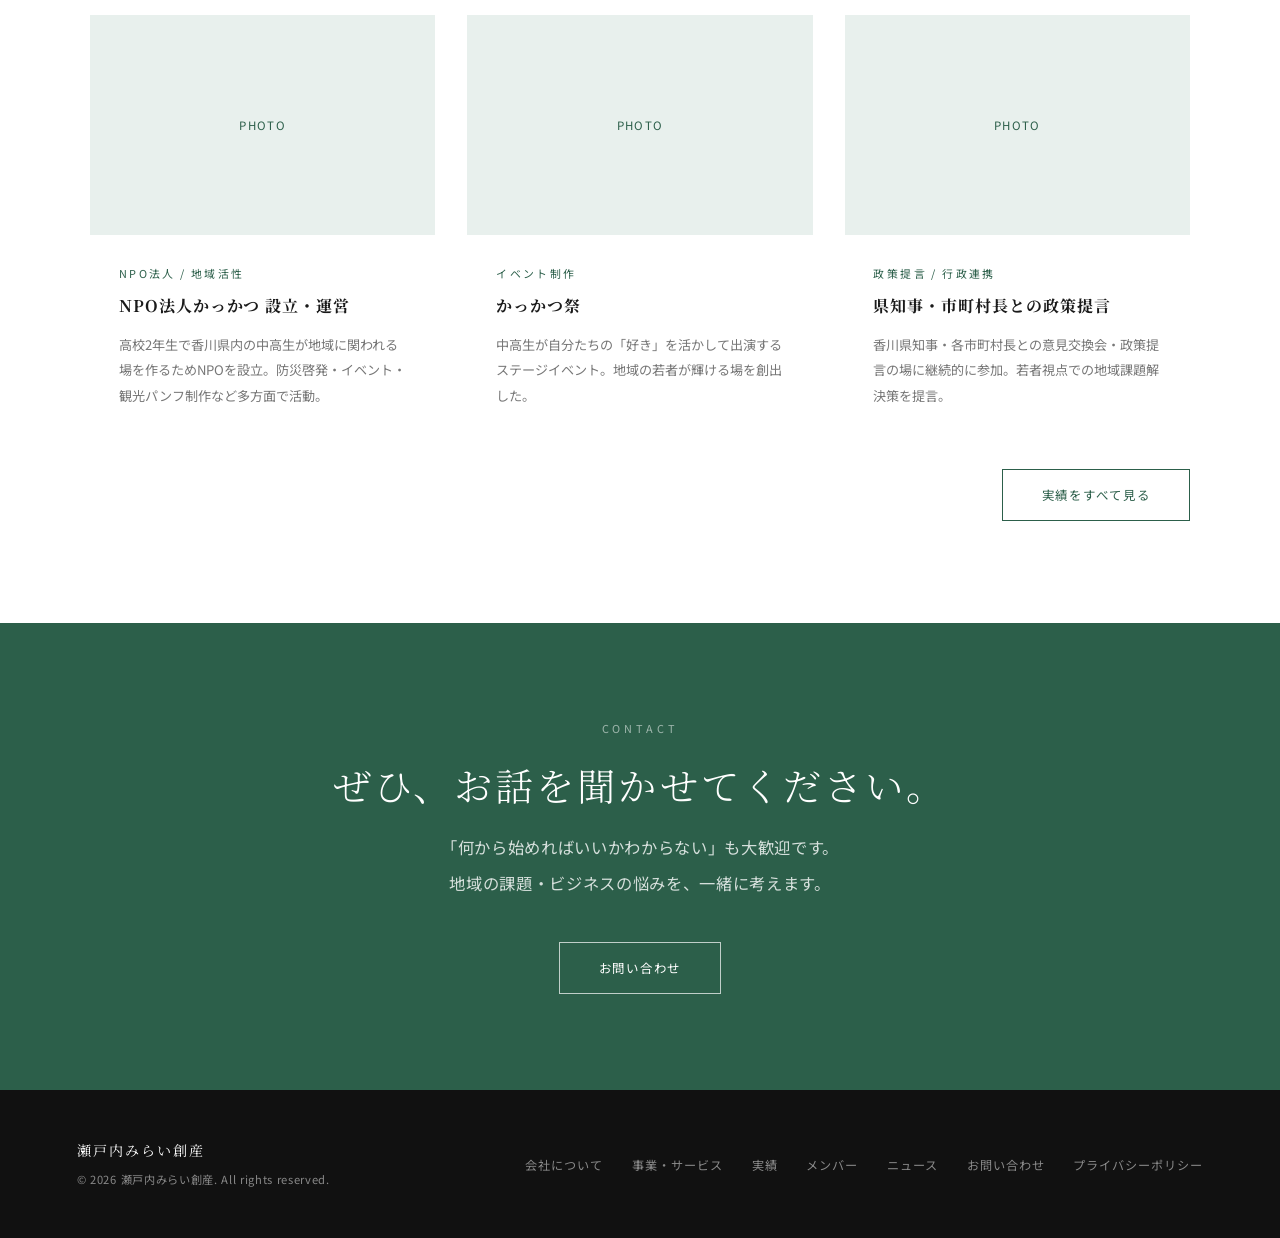
==== commit e94fbe34: "feat: プライバシーポリシーページを追加 - privacy.html を新規作成（テンプレートベース、9項目構成） - 全7ページのフッターに「プライバシーポリシー」リンクを追加 - 制定日: " ====
--- a/index.html
+++ b/index.html
@@ -198,6 +198,7 @@
     <li><a href="team.html">メンバー</a></li>
     <li><a href="news.html">ニュース</a></li>
     <li><a href="contact.html">お問い合わせ</a></li>
+    <li><a href="privacy.html">プライバシーポリシー</a></li>
   </ul>
 </footer>
 
--- a/css/style.css
+++ b/css/style.css
@@ -13,7 +13,7 @@
   --white:         #fff;
   --serif:         'Noto Serif JP', 'Yu Mincho', serif;
   --sans:          'Hiragino Kaku Gothic ProN', 'Noto Sans JP', sans-serif;
-  --nav-h:         140px;
+  --nav-h:         74px;
   --ease:          cubic-bezier(0.4, 0, 0.2, 1);
 }
 
@@ -36,8 +36,8 @@
   height: var(--nav-h);
   z-index: 200;
   display: flex;
-  align-items: flex-start;
-  padding: 16px clamp(1.5rem, 5vw, 4rem) 0;
+  align-items: center;
+  padding: 0 clamp(1.5rem, 5vw, 4rem);
   transition: background 0.45s var(--ease);
 }
 .nav.scrolled {
@@ -58,14 +58,14 @@
 
 /* logo mark + type in nav */
 .nav-logo-mark {
-  width: 32px; height: 32px;
+  width: 38px; height: 38px;
   flex-shrink: 0;
   object-fit: contain;
   filter: invert(1);
   transition: filter 0.4s;
 }
 .nav-logo-type {
-  height: 20px; width: auto;
+  height: 48px; width: auto;
   object-fit: contain;
   filter: invert(1);
   transition: filter 0.4s;
@@ -77,22 +77,39 @@
 
 .nav-links {
   display: flex;
-  gap: 2rem;
+  gap: 0;
   margin-left: auto;
   list-style: none;
   align-items: center;
 }
+.nav-links li {
+  display: flex;
+  align-items: center;
+}
+.nav-links li + li::before {
+  content: '';
+  display: block;
+  width: 1px;
+  height: 0.9em;
+  background: rgba(255,255,255,0.3);
+  flex-shrink: 0;
+  transition: background 0.4s;
+}
+.nav.scrolled .nav-links li + li::before {
+  background: rgba(0,0,0,0.15);
+}
 .nav-links a {
   font-size: 0.8rem;
-  letter-spacing: 0.1em;
+  letter-spacing: 0.12em;
   color: rgba(255,255,255,0.88);
   transition: color 0.3s;
   position: relative;
+  padding: 0 1.4rem;
 }
 .nav-links a::after {
   content: '';
   position: absolute;
-  bottom: -4px; left: 0; right: 0;
+  bottom: -4px; left: 1.4rem; right: 1.4rem;
   height: 1px;
   background: currentColor;
   transform: scaleX(0);
@@ -778,7 +795,7 @@
 
 /* ── RESPONSIVE ─────────────────────────────── */
 @media (max-width: 960px) {
-  :root { --nav-h: 68px; }
+  :root { --nav-h: 36px; }
   .nav { align-items: center; padding: 0 clamp(1.5rem, 5vw, 4rem); }
   .nav-bg { display: none; }
   .nav.scrolled {
